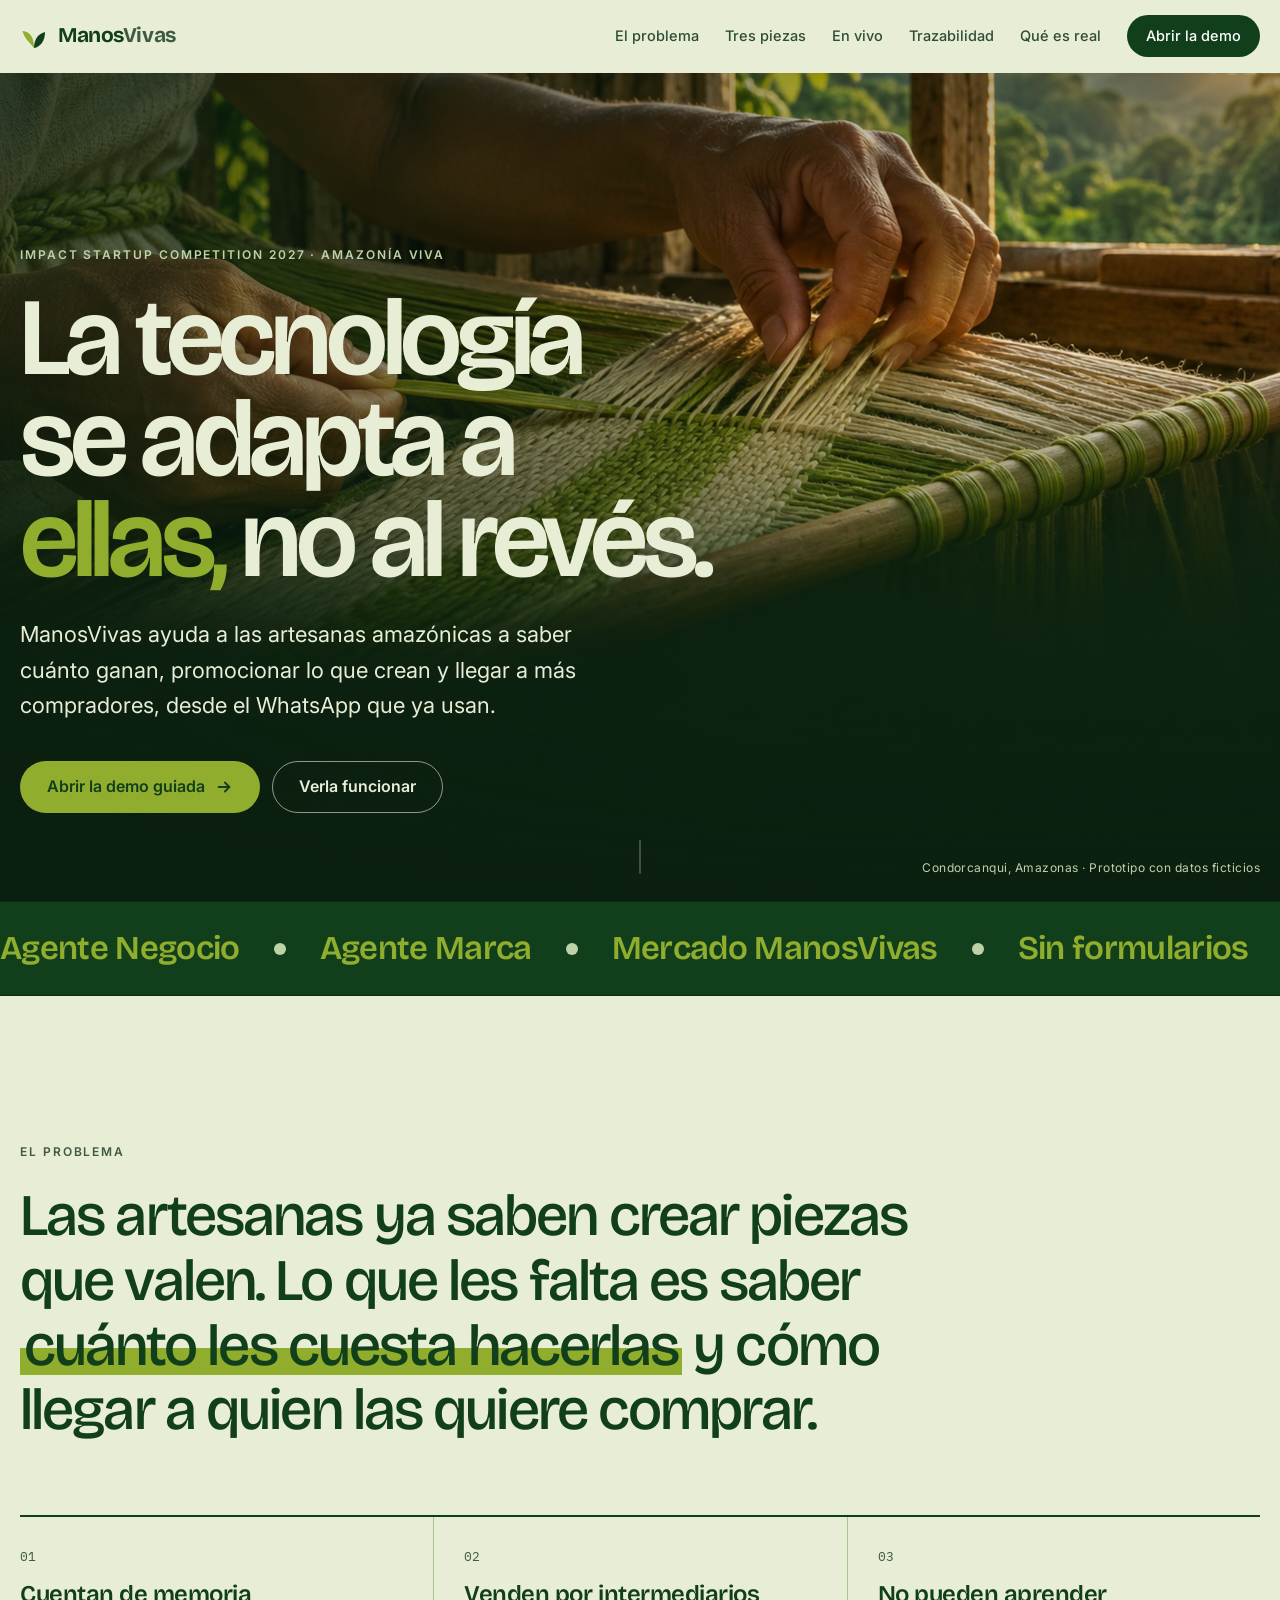
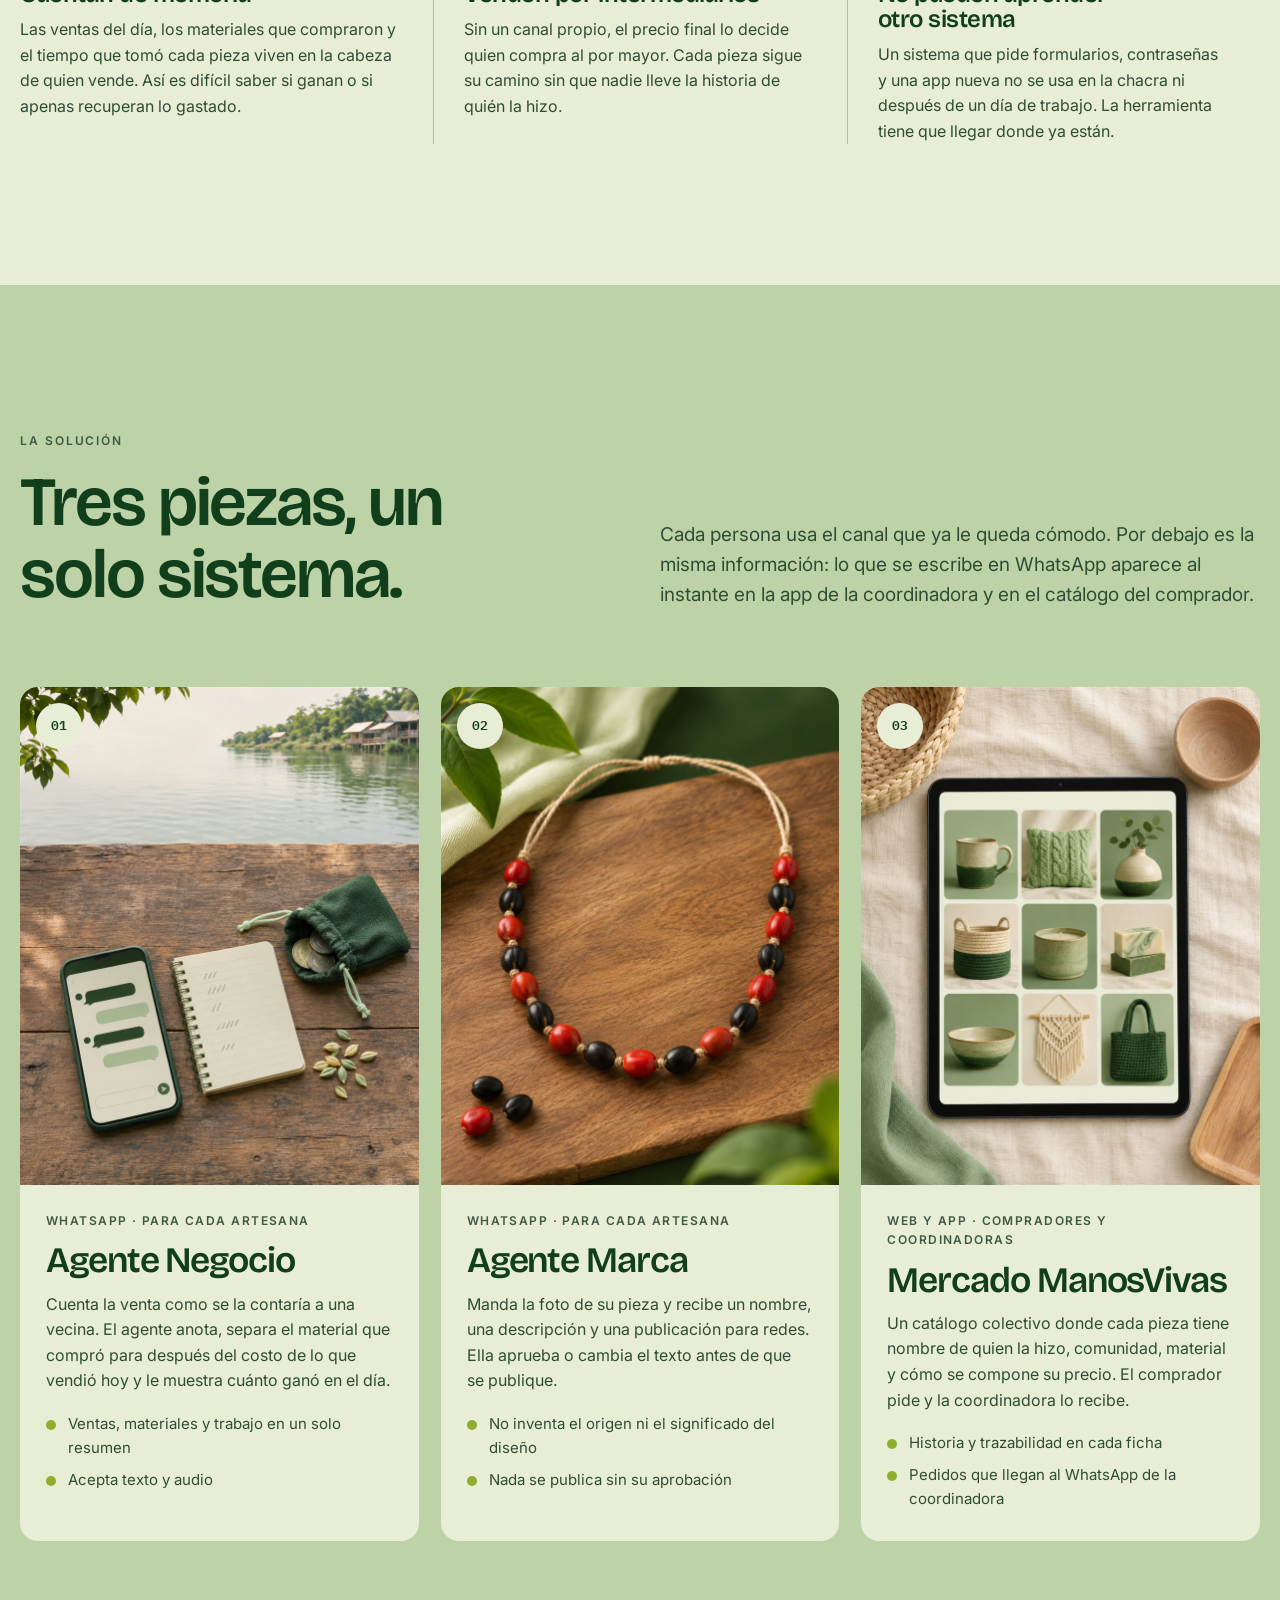
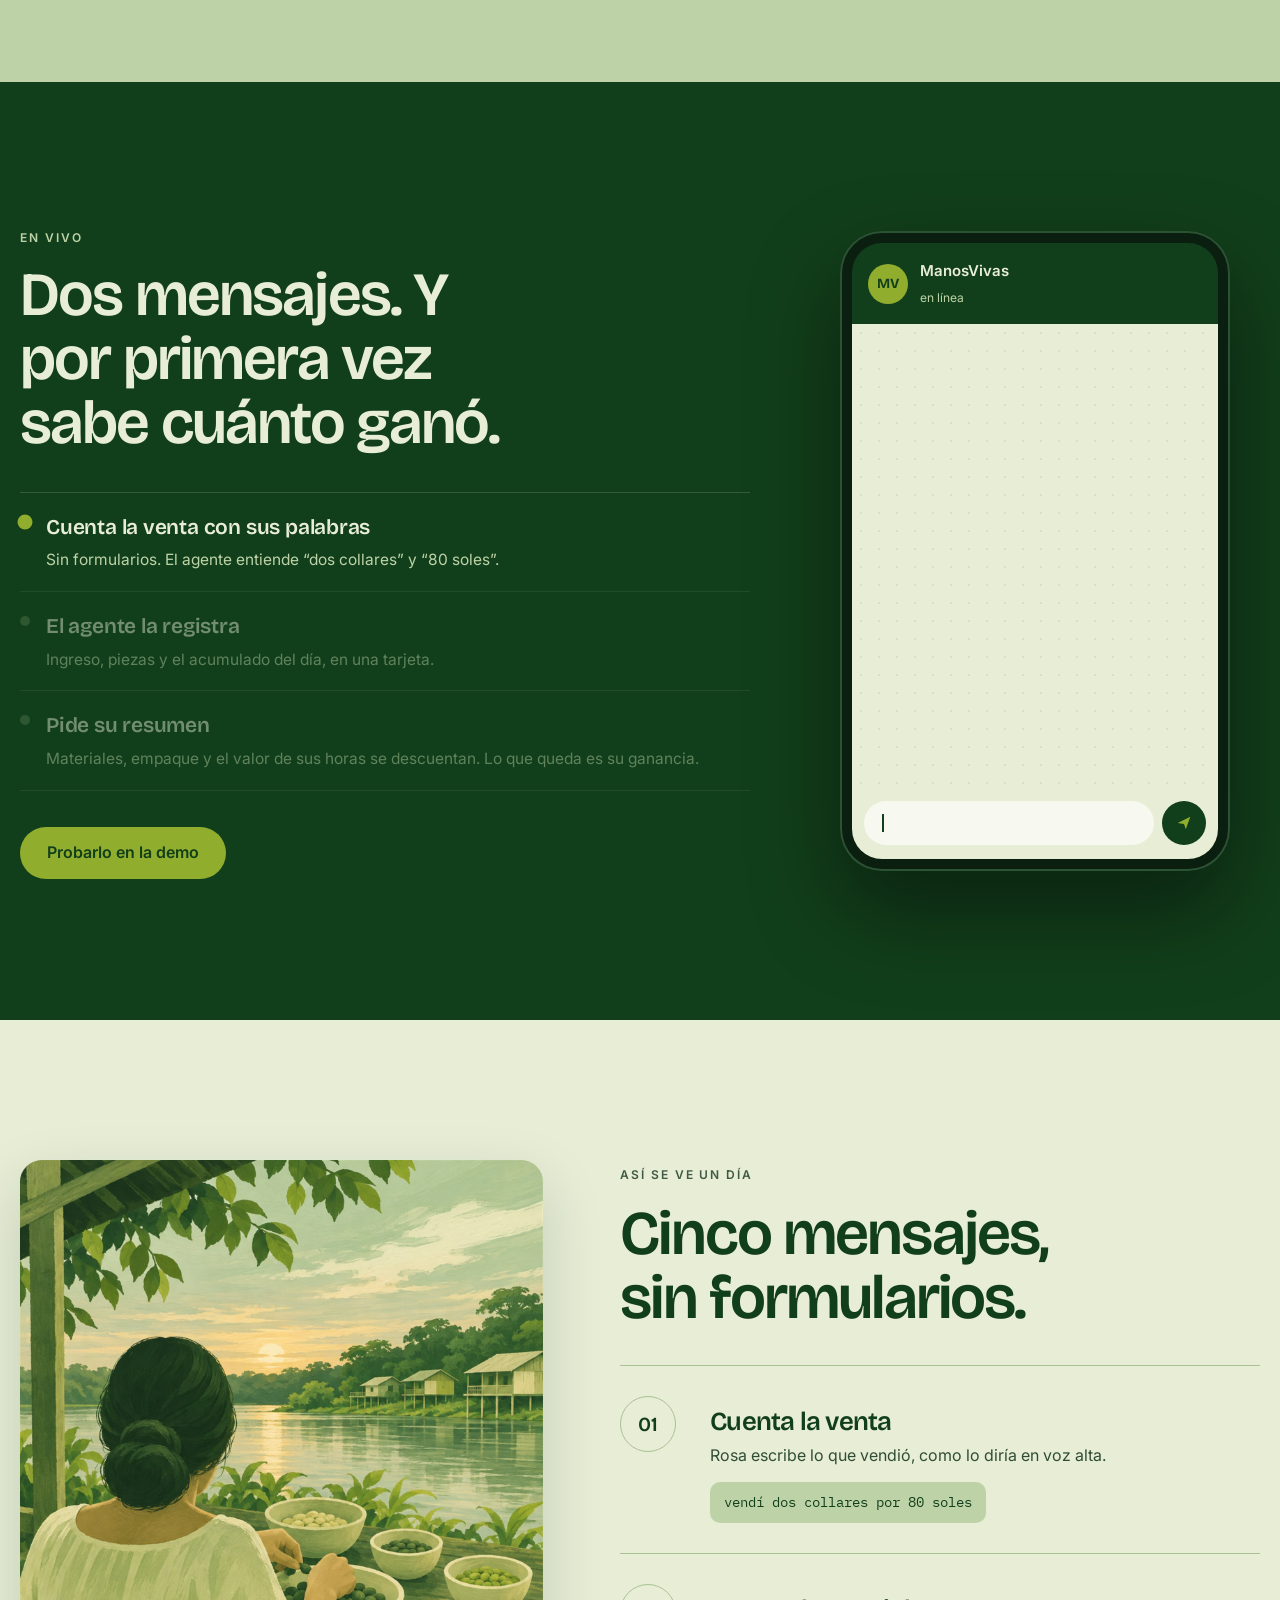
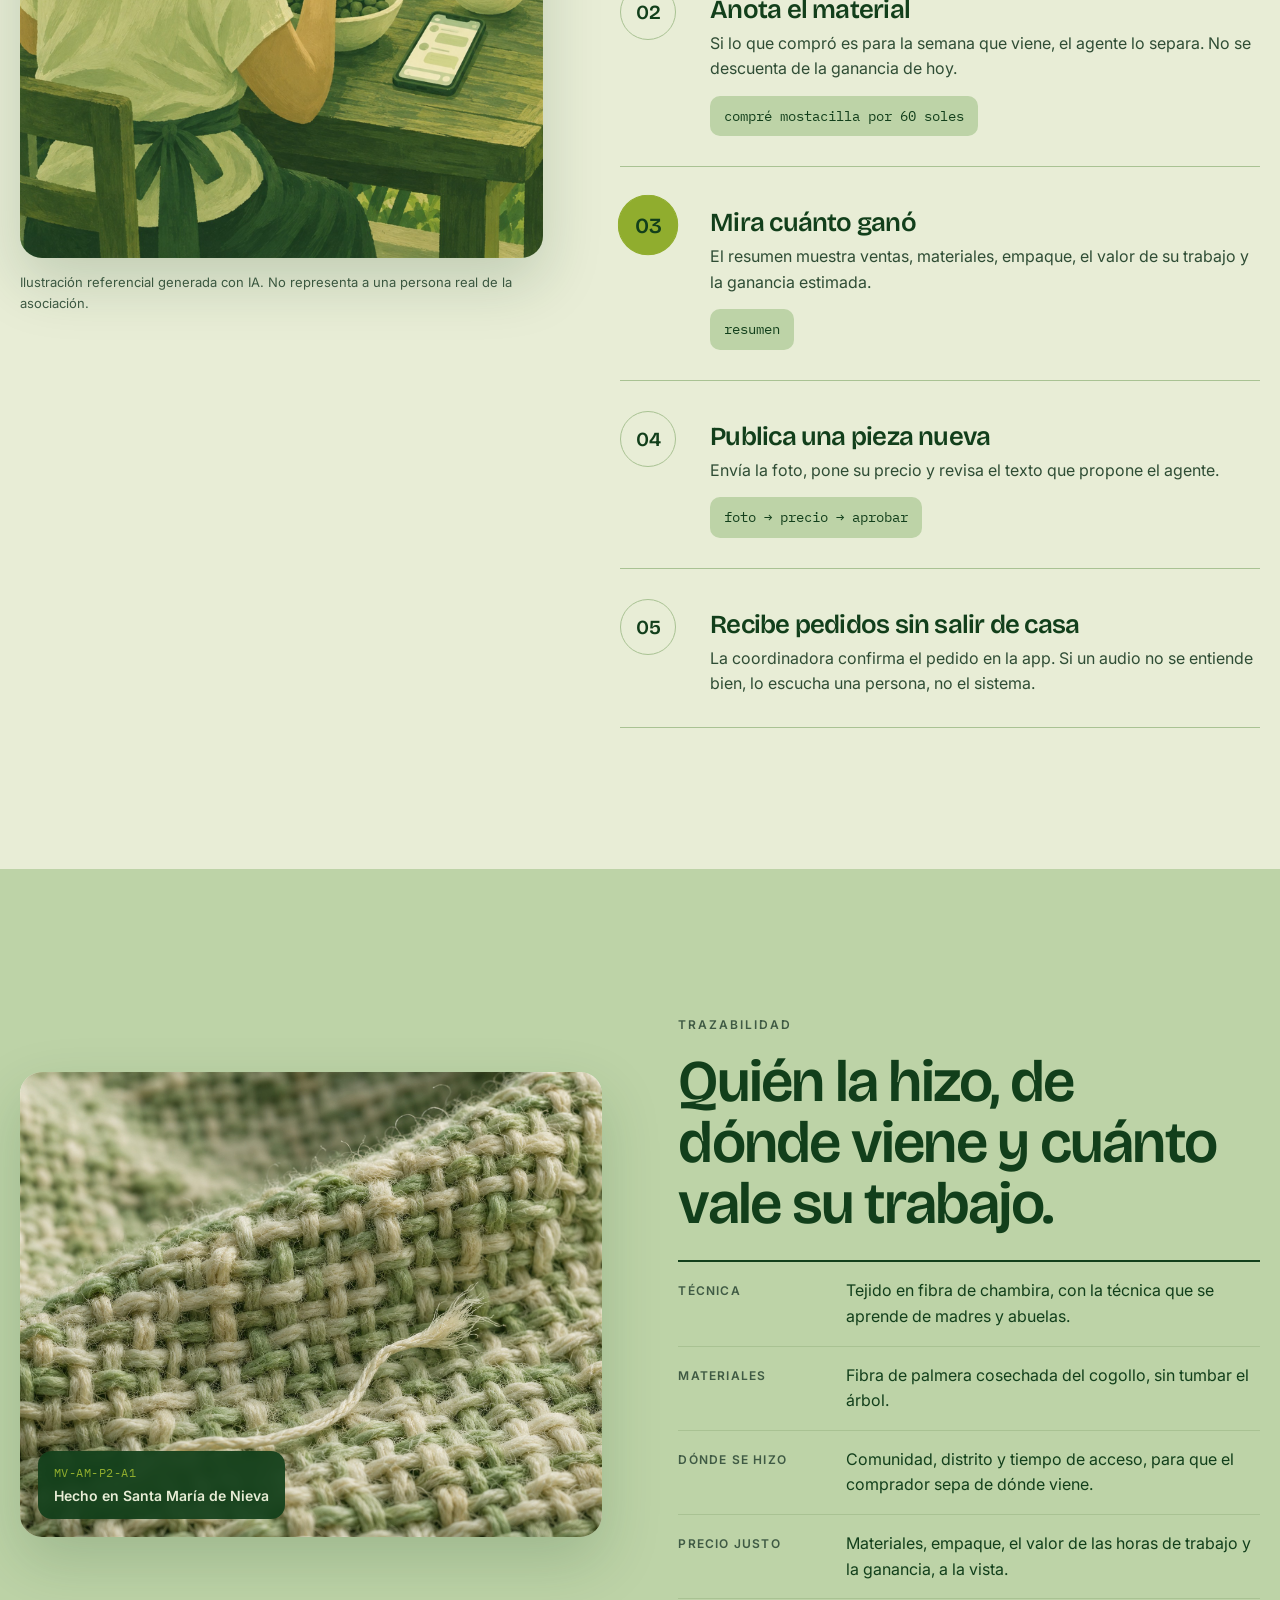
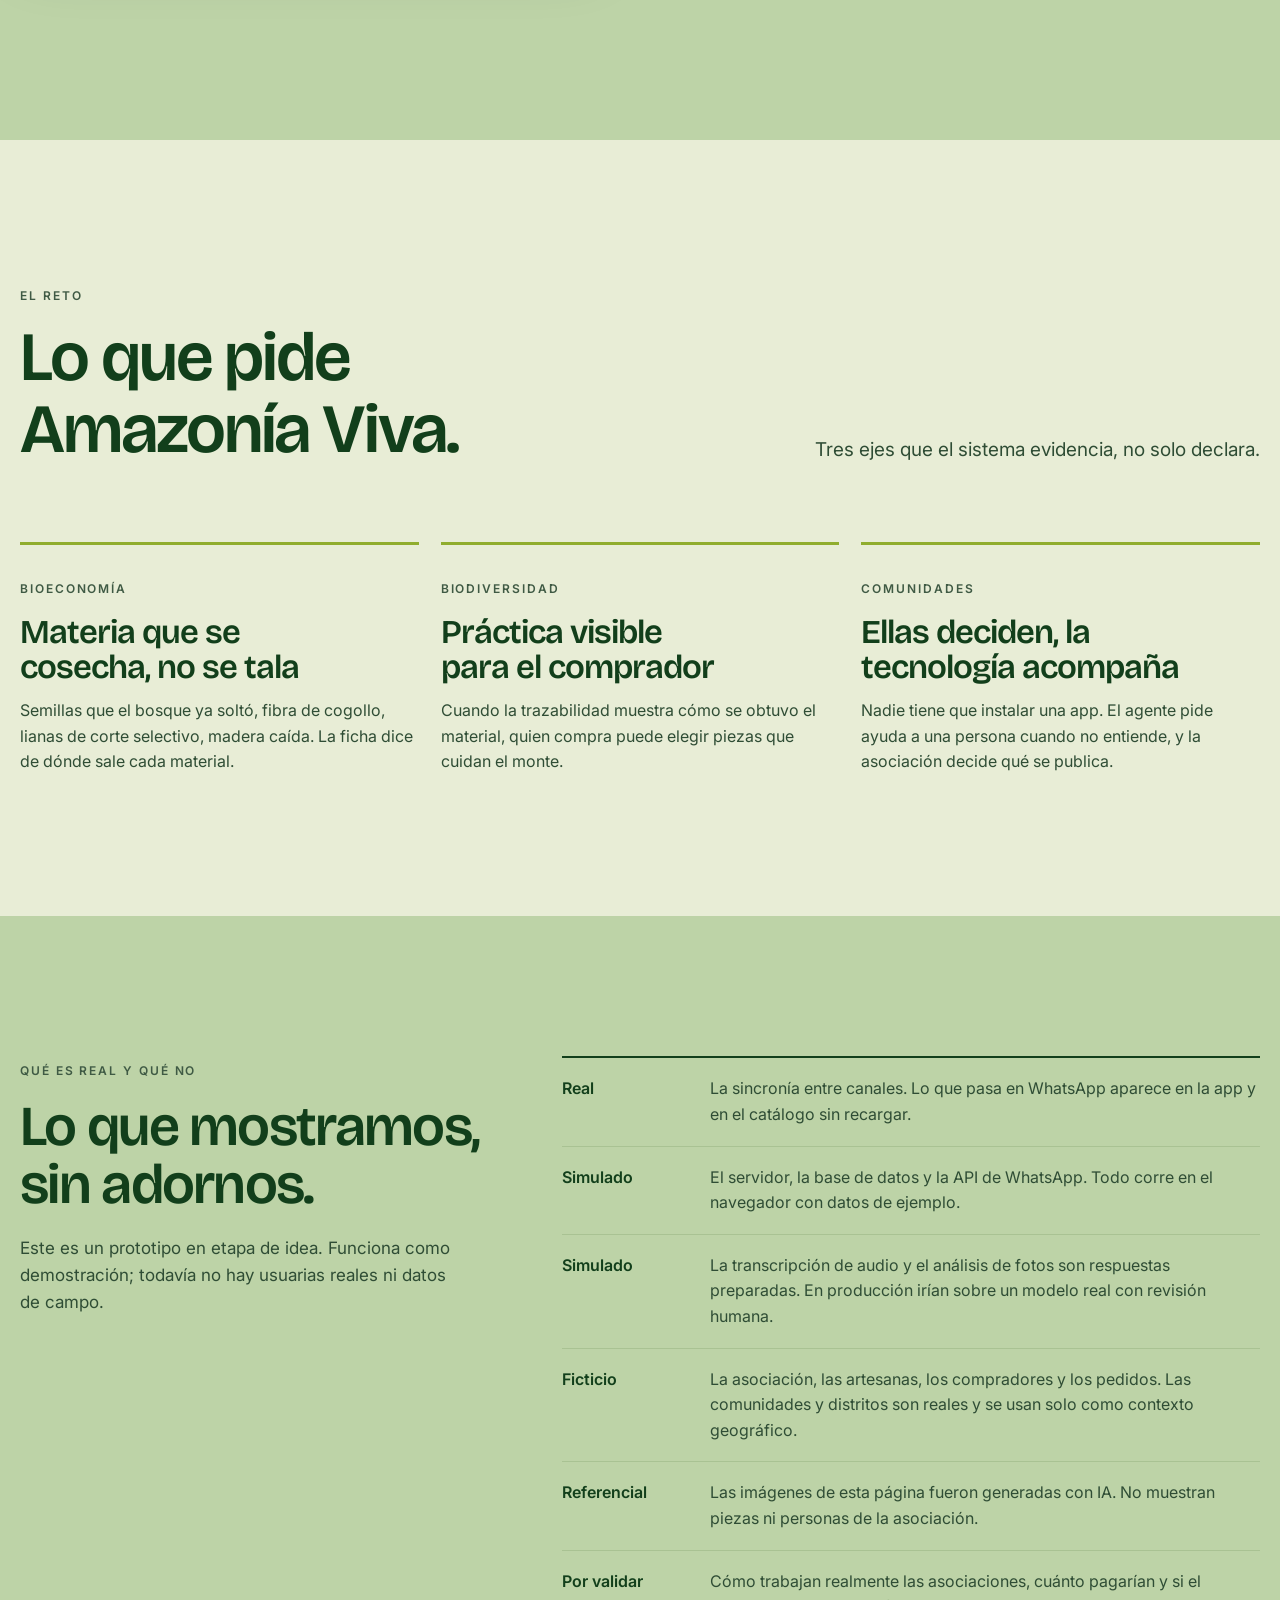
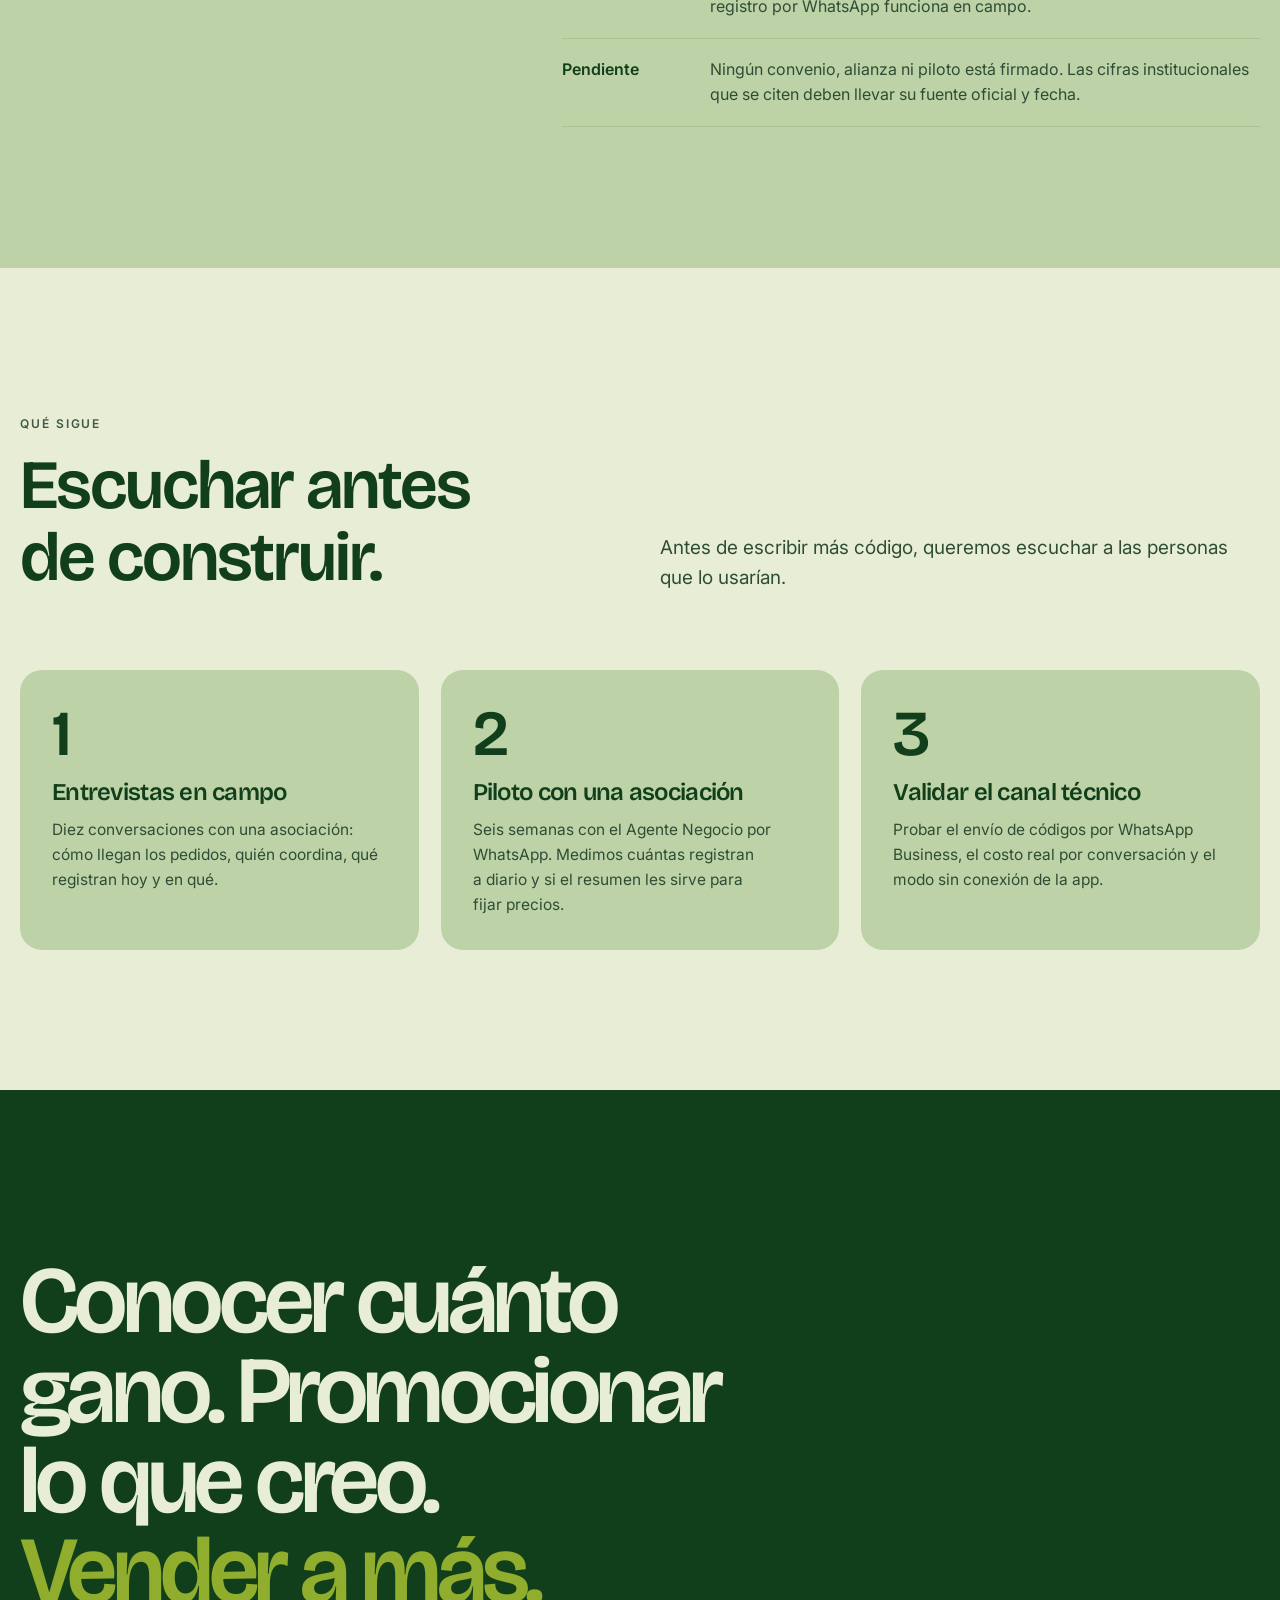
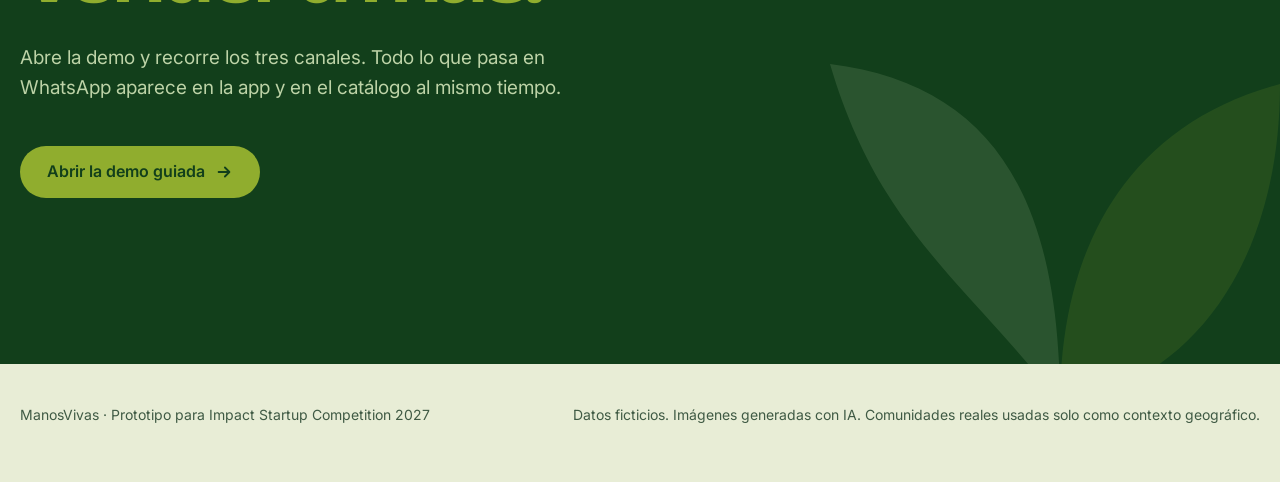
==== index.html @ 079ddec4 "ManosVivas: landing y demo funcional Landing animada y demo navegable de los tres canales (Agente Ne" ====
﻿<!doctype html>
<html lang="es-PE">
<head>
<meta charset="utf-8">
<meta name="viewport" content="width=device-width, initial-scale=1, viewport-fit=cover">
<meta name="claude:viewport-fit-sides" content="cover">
<title>ManosVivas</title>
<meta name="description" content="ManosVivas ayuda a las artesanas amazónicas a registrar sus ventas, promocionar sus piezas y llegar a más compradores, desde el WhatsApp que ya usan.">
<meta property="og:title" content="ManosVivas">
<meta property="og:description" content="La tecnología se adapta a ellas, no al revés.">
<link rel="icon" href="data:image/svg+xml,%3Csvg xmlns=%22http://www.w3.org/2000/svg%22 viewBox=%220 0 28 28%22%3E%3Cpath d=%22M14 26c0-8 3.5-14 11-16 0 9-4.5 15-11 16Z%22 fill=%22%23123F1B%22/%3E%3Cpath d=%22M14 26C9.5 20 5 17.5 2.5 9c8 1 11.5 6.5 11.5 17Z%22 fill=%22%2390AD2E%22/%3E%3C/svg%3E">
<link rel="preconnect" href="https://fonts.googleapis.com">
<link rel="preconnect" href="https://fonts.gstatic.com" crossorigin>
<link rel="stylesheet" href="https://fonts.googleapis.com/css2?family=Bricolage+Grotesque:opsz,wght@12..96,400;12..96,500;12..96,600;12..96,700&family=IBM+Plex+Mono:wght@400;500;600&family=Inter:wght@400;500;600&display=swap">
<link rel="stylesheet" href="css/landing.css">
<script>document.documentElement.classList.add('js');</script>
</head>
<body>

<div class="progreso" aria-hidden="true"><i id="progreso"></i></div>

<header class="cabecera" id="cabecera">
  <div class="contenedor cabecera__in">
    <a class="marca" href="#inicio" aria-label="ManosVivas, inicio">
      <svg viewBox="0 0 28 28" aria-hidden="true">
        <path d="M14 26c0-8 3.5-14 11-16 0 9-4.5 15-11 16Z" fill="#123F1B"/>
        <path d="M14 26C9.5 20 5 17.5 2.5 9c8 1 11.5 6.5 11.5 17Z" fill="#90AD2E"/>
      </svg>
      <span>Manos<span>Vivas</span></span>
    </a>
    <nav class="menu" aria-label="Secciones">
      <a href="#problema">El problema</a>
      <a href="#piezas">Tres piezas</a>
      <a href="#en-vivo">En vivo</a>
      <a href="#trazabilidad">Trazabilidad</a>
      <a href="#honestidad">Qué es real</a>
      <a class="btn btn--sel" href="demo.html">Abrir la demo</a>
    </nav>
  </div>
</header>

<main id="inicio">

  <!-- PORTADA -->
  <section class="portada">
    <div class="portada__fondo falta" data-falta="img/portada.jpg">
      <img class="portada__img" src="img/portada.jpg" alt="Manos de una artesana tejiendo fibra natural en verde y crema frente al bosque" onerror="this.remove()">
    </div>
    <div class="portada__in">
      <span class="rotulo entra" style="--d:100ms">Impact Startup Competition 2027 · Amazonía Viva</span>
      <h1 class="titular" aria-label="La tecnología se adapta a ellas, no al revés.">
        <span class="w" style="--i:0" aria-hidden="true">La</span>
        <span class="w" style="--i:1" aria-hidden="true">tecnología</span>
        <span class="w" style="--i:2" aria-hidden="true">se</span>
        <span class="w" style="--i:3" aria-hidden="true">adapta</span>
        <span class="w" style="--i:4" aria-hidden="true">a</span>
        <span class="w w--acento" style="--i:5" aria-hidden="true">ellas,</span>
        <span class="w" style="--i:6" aria-hidden="true">no</span>
        <span class="w" style="--i:7" aria-hidden="true">al</span>
        <span class="w" style="--i:8" aria-hidden="true">revés.</span>
      </h1>
      <p class="portada__lead entra" style="--d:900ms">ManosVivas ayuda a las artesanas amazónicas a saber cuánto ganan, promocionar lo que crean y llegar a más compradores, desde el WhatsApp que ya usan.</p>
      <div class="portada__acc entra" style="--d:1100ms">
        <a class="btn btn--matcha" href="demo.html">
          Abrir la demo guiada
          <svg viewBox="0 0 20 20" aria-hidden="true"><path d="M4 10h11M11 5l5 5-5 5" fill="none" stroke="currentColor" stroke-width="2" stroke-linecap="round" stroke-linejoin="round"/></svg>
        </a>
        <a class="btn btn--fantasma" href="#en-vivo">Verla funcionar</a>
      </div>
    </div>
    <a class="portada__bajar" href="#problema" aria-label="Bajar a la propuesta">
      <span></span>
    </a>
    <p class="portada__pie">Condorcanqui, Amazonas · Prototipo con datos ficticios</p>
  </section>

  <!-- FRANJA -->
  <div class="franja" aria-hidden="true">
    <div class="franja__pista">
      <span>Agente Negocio</span><i></i><span>Agente Marca</span><i></i><span>Mercado ManosVivas</span><i></i><span>Sin formularios</span><i></i><span>Sin contraseñas</span><i></i><span>Desde su WhatsApp</span><i></i>
      <span>Agente Negocio</span><i></i><span>Agente Marca</span><i></i><span>Mercado ManosVivas</span><i></i><span>Sin formularios</span><i></i><span>Sin contraseñas</span><i></i><span>Desde su WhatsApp</span><i></i>
    </div>
  </div>

  <!-- PROBLEMA -->
  <section class="seccion" id="problema">
    <div class="contenedor">
      <span class="rotulo rev">El problema</span>
      <p class="frase rev">Las artesanas ya saben crear piezas que valen. Lo que les falta es saber <em>cuánto les cuesta hacerlas</em> y cómo llegar a quien las quiere comprar.</p>
      <div class="problema__cols">
        <div class="problema__col rev">
          <span class="problema__n">01</span>
          <h3>Cuentan de memoria</h3>
          <p>Las ventas del día, los materiales que compraron y el tiempo que tomó cada pieza viven en la cabeza de quien vende. Así es difícil saber si ganan o si apenas recuperan lo gastado.</p>
        </div>
        <div class="problema__col rev">
          <span class="problema__n">02</span>
          <h3>Venden por intermediarios</h3>
          <p>Sin un canal propio, el precio final lo decide quien compra al por mayor. Cada pieza sigue su camino sin que nadie lleve la historia de quién la hizo.</p>
        </div>
        <div class="problema__col rev">
          <span class="problema__n">03</span>
          <h3>No pueden aprender otro sistema</h3>
          <p>Un sistema que pide formularios, contraseñas y una app nueva no se usa en la chacra ni después de un día de trabajo. La herramienta tiene que llegar donde ya están.</p>
        </div>
      </div>
    </div>
  </section>

  <!-- TRES PIEZAS -->
  <section class="seccion seccion--menta" id="piezas">
    <div class="contenedor">
      <div class="encabezado">
        <div>
          <span class="rotulo rev">La solución</span>
          <h2 class="rev">Tres piezas, un solo sistema.</h2>
        </div>
        <p class="rev">Cada persona usa el canal que ya le queda cómodo. Por debajo es la misma información: lo que se escribe en WhatsApp aparece al instante en la app de la coordinadora y en el catálogo del comprador.</p>
      </div>
      <div class="piezas">
        <article class="pieza rev">
          <div class="pieza__img revela falta" data-falta="img/pilar-negocio.jpg">
            <img src="img/pilar-negocio.jpg" alt="Teléfono con un chat, cuaderno con cuentas, bolsa de monedas y semillas sobre una mesa junto al río" loading="lazy" onerror="this.remove()">
            <span class="pieza__num">01</span>
          </div>
          <div class="pieza__cuerpo">
            <span class="pieza__canal">WhatsApp · para cada artesana</span>
            <h3>Agente Negocio</h3>
            <p>Cuenta la venta como se la contaría a una vecina. El agente anota, separa el material que compró para después del costo de lo que vendió hoy y le muestra cuánto ganó en el día.</p>
            <ul>
              <li>Ventas, materiales y trabajo en un solo resumen</li>
              <li>Acepta texto y audio</li>
            </ul>
          </div>
        </article>
        <article class="pieza rev" style="--retraso:120ms">
          <div class="pieza__img revela falta" data-falta="img/pilar-marca.jpg">
            <img src="img/pilar-marca.jpg" alt="Collar de semillas rojas y negras sobre una tabla de madera" loading="lazy" onerror="this.remove()">
            <span class="pieza__num">02</span>
          </div>
          <div class="pieza__cuerpo">
            <span class="pieza__canal">WhatsApp · para cada artesana</span>
            <h3>Agente Marca</h3>
            <p>Manda la foto de su pieza y recibe un nombre, una descripción y una publicación para redes. Ella aprueba o cambia el texto antes de que se publique.</p>
            <ul>
              <li>No inventa el origen ni el significado del diseño</li>
              <li>Nada se publica sin su aprobación</li>
            </ul>
          </div>
        </article>
        <article class="pieza rev" style="--retraso:240ms">
          <div class="pieza__img revela falta" data-falta="img/pilar-mercado.jpg">
            <img src="img/pilar-mercado.jpg" alt="Tableta mostrando un catálogo de piezas hechas a mano en tonos verdes y crema" loading="lazy" onerror="this.remove()">
            <span class="pieza__num">03</span>
          </div>
          <div class="pieza__cuerpo">
            <span class="pieza__canal">Web y app · compradores y coordinadoras</span>
            <h3>Mercado ManosVivas</h3>
            <p>Un catálogo colectivo donde cada pieza tiene nombre de quien la hizo, comunidad, material y cómo se compone su precio. El comprador pide y la coordinadora lo recibe.</p>
            <ul>
              <li>Historia y trazabilidad en cada ficha</li>
              <li>Pedidos que llegan al WhatsApp de la coordinadora</li>
            </ul>
          </div>
        </article>
      </div>
    </div>
  </section>

  <!-- EN VIVO -->
  <section class="seccion seccion--oscura" id="en-vivo">
    <div class="contenedor vivo">
      <div class="vivo__texto">
        <span class="rotulo rev">En vivo</span>
        <h2 class="rev">Dos mensajes. Y por primera vez sabe cuánto ganó.</h2>
        <ol class="vivo__fases" id="fases">
          <li class="fase" data-fase="0">
            <b>Cuenta la venta con sus palabras</b>
            <span>Sin formularios. El agente entiende “dos collares” y “80 soles”.</span>
          </li>
          <li class="fase" data-fase="1">
            <b>El agente la registra</b>
            <span>Ingreso, piezas y el acumulado del día, en una tarjeta.</span>
          </li>
          <li class="fase" data-fase="2">
            <b>Pide su resumen</b>
            <span>Materiales, empaque y el valor de sus horas se descuentan. Lo que queda es su ganancia.</span>
          </li>
        </ol>
        <a class="btn btn--matcha rev" href="demo.html">Probarlo en la demo</a>
      </div>

      <div class="telefono-m rev" id="telefono" aria-label="Animación de una conversación con el Agente Negocio">
        <div class="telefono-m__barra">
          <span class="telefono-m__av" aria-hidden="true">MV</span>
          <div><b>ManosVivas</b><small id="tm-estado">en línea</small></div>
        </div>
        <div class="telefono-m__hilo" id="tm-hilo" aria-live="off"></div>
        <div class="telefono-m__pie">
          <div class="telefono-m__caja" id="tm-caja"><span id="tm-texto"></span><i class="cursor"></i></div>
          <span class="telefono-m__enviar" aria-hidden="true">
            <svg viewBox="0 0 20 20"><path d="M3 10l14-7-5 14-2-6z" fill="currentColor"/></svg>
          </span>
        </div>
      </div>
    </div>
  </section>

  <!-- UN DÍA -->
  <section class="seccion" id="dia">
    <div class="contenedor dia">
      <figure class="dia__figura">
        <div class="marco revela rev falta" data-falta="img/rosa-dia.jpg">
          <img src="img/rosa-dia.jpg" alt="Ilustración de una artesana de espaldas separando semillas junto al río al atardecer, con su teléfono en la mesa" loading="lazy" onerror="this.remove()">
        </div>
        <figcaption>Ilustración referencial generada con IA. No representa a una persona real de la asociación.</figcaption>
      </figure>
      <div>
        <span class="rotulo rev">Así se ve un día</span>
        <h2 class="rev dia__titulo">Cinco mensajes, sin formularios.</h2>
        <ol class="pasos" id="pasos">
          <li class="paso rev">
            <span class="paso__n">01</span>
            <div>
              <h3>Cuenta la venta</h3>
              <p>Rosa escribe lo que vendió, como lo diría en voz alta.</p>
              <code>vendí dos collares por 80 soles</code>
            </div>
          </li>
          <li class="paso rev">
            <span class="paso__n">02</span>
            <div>
              <h3>Anota el material</h3>
              <p>Si lo que compró es para la semana que viene, el agente lo separa. No se descuenta de la ganancia de hoy.</p>
              <code>compré mostacilla por 60 soles</code>
            </div>
          </li>
          <li class="paso rev">
            <span class="paso__n">03</span>
            <div>
              <h3>Mira cuánto ganó</h3>
              <p>El resumen muestra ventas, materiales, empaque, el valor de su trabajo y la ganancia estimada.</p>
              <code>resumen</code>
            </div>
          </li>
          <li class="paso rev">
            <span class="paso__n">04</span>
            <div>
              <h3>Publica una pieza nueva</h3>
              <p>Envía la foto, pone su precio y revisa el texto que propone el agente.</p>
              <code>foto → precio → aprobar</code>
            </div>
          </li>
          <li class="paso rev">
            <span class="paso__n">05</span>
            <div>
              <h3>Recibe pedidos sin salir de casa</h3>
              <p>La coordinadora confirma el pedido en la app. Si un audio no se entiende bien, lo escucha una persona, no el sistema.</p>
            </div>
          </li>
        </ol>
      </div>
    </div>
  </section>

  <!-- TRAZABILIDAD -->
  <section class="seccion seccion--menta" id="trazabilidad">
    <div class="contenedor traza">
      <div class="traza__img revela rev falta" data-falta="img/pieza-trazabilidad.jpg">
        <img src="img/pieza-trazabilidad.jpg" alt="Detalle de un tejido en fibra natural, crema y verde, con una hebra suelta" loading="lazy" onerror="this.remove()">
        <div class="traza__sello" aria-hidden="true">
          <span>MV-AM-P2-A1</span>
          <b>Hecho en Santa María de Nieva</b>
        </div>
      </div>
      <div>
        <span class="rotulo rev">Trazabilidad</span>
        <h2 class="rev">Quién la hizo, de dónde viene y cuánto vale su trabajo.</h2>
        <dl class="traza__lista rev">
          <div class="traza__fila"><dt>Técnica</dt><dd>Tejido en fibra de chambira, con la técnica que se aprende de madres y abuelas.</dd></div>
          <div class="traza__fila"><dt>Materiales</dt><dd>Fibra de palmera cosechada del cogollo, sin tumbar el árbol.</dd></div>
          <div class="traza__fila"><dt>Dónde se hizo</dt><dd>Comunidad, distrito y tiempo de acceso, para que el comprador sepa de dónde viene.</dd></div>
          <div class="traza__fila"><dt>Precio justo</dt><dd>Materiales, empaque, el valor de las horas de trabajo y la ganancia, a la vista.</dd></div>
        </dl>
      </div>
    </div>
  </section>

  <!-- EJES -->
  <section class="seccion" id="ejes">
    <div class="contenedor">
      <div class="encabezado">
        <div>
          <span class="rotulo rev">El reto</span>
          <h2 class="rev">Lo que pide Amazonía Viva.</h2>
        </div>
        <p class="rev">Tres ejes que el sistema evidencia, no solo declara.</p>
      </div>
      <div class="ejes">
        <div class="eje rev">
          <span class="eje__barra"></span>
          <span class="rotulo">Bioeconomía</span>
          <h3>Materia que se cosecha, no se tala</h3>
          <p>Semillas que el bosque ya soltó, fibra de cogollo, lianas de corte selectivo, madera caída. La ficha dice de dónde sale cada material.</p>
        </div>
        <div class="eje rev" style="--retraso:120ms">
          <span class="eje__barra"></span>
          <span class="rotulo">Biodiversidad</span>
          <h3>Práctica visible para el comprador</h3>
          <p>Cuando la trazabilidad muestra cómo se obtuvo el material, quien compra puede elegir piezas que cuidan el monte.</p>
        </div>
        <div class="eje rev" style="--retraso:240ms">
          <span class="eje__barra"></span>
          <span class="rotulo">Comunidades</span>
          <h3>Ellas deciden, la tecnología acompaña</h3>
          <p>Nadie tiene que instalar una app. El agente pide ayuda a una persona cuando no entiende, y la asociación decide qué se publica.</p>
        </div>
      </div>
    </div>
  </section>

  <!-- HONESTIDAD -->
  <section class="seccion seccion--menta" id="honestidad">
    <div class="contenedor honesto">
      <div>
        <span class="rotulo rev">Qué es real y qué no</span>
        <h2 class="rev honesto__titulo">Lo que mostramos, sin adornos.</h2>
        <p class="rev honesto__intro">Este es un prototipo en etapa de idea. Funciona como demostración; todavía no hay usuarias reales ni datos de campo.</p>
      </div>
      <ul class="rev">
        <li><b>Real</b><span>La sincronía entre canales. Lo que pasa en WhatsApp aparece en la app y en el catálogo sin recargar.</span></li>
        <li><b>Simulado</b><span>El servidor, la base de datos y la API de WhatsApp. Todo corre en el navegador con datos de ejemplo.</span></li>
        <li><b>Simulado</b><span>La transcripción de audio y el análisis de fotos son respuestas preparadas. En producción irían sobre un modelo real con revisión humana.</span></li>
        <li><b>Ficticio</b><span>La asociación, las artesanas, los compradores y los pedidos. Las comunidades y distritos son reales y se usan solo como contexto geográfico.</span></li>
        <li><b>Referencial</b><span>Las imágenes de esta página fueron generadas con IA. No muestran piezas ni personas de la asociación.</span></li>
        <li><b>Por validar</b><span>Cómo trabajan realmente las asociaciones, cuánto pagarían y si el registro por WhatsApp funciona en campo.</span></li>
        <li><b>Pendiente</b><span>Ningún convenio, alianza ni piloto está firmado. Las cifras institucionales que se citen deben llevar su fuente oficial y fecha.</span></li>
      </ul>
    </div>
  </section>

  <!-- PRÓXIMOS PASOS -->
  <section class="seccion" id="siguiente">
    <div class="contenedor">
      <div class="encabezado">
        <div>
          <span class="rotulo rev">Qué sigue</span>
          <h2 class="rev">Escuchar antes de construir.</h2>
        </div>
        <p class="rev">Antes de escribir más código, queremos escuchar a las personas que lo usarían.</p>
      </div>
      <div class="hitos">
        <article class="hito rev">
          <span class="hito__n">1</span>
          <h3>Entrevistas en campo</h3>
          <p>Diez conversaciones con una asociación: cómo llegan los pedidos, quién coordina, qué registran hoy y en qué.</p>
        </article>
        <article class="hito rev" style="--retraso:120ms">
          <span class="hito__n">2</span>
          <h3>Piloto con una asociación</h3>
          <p>Seis semanas con el Agente Negocio por WhatsApp. Medimos cuántas registran a diario y si el resumen les sirve para fijar precios.</p>
        </article>
        <article class="hito rev" style="--retraso:240ms">
          <span class="hito__n">3</span>
          <h3>Validar el canal técnico</h3>
          <p>Probar el envío de códigos por WhatsApp Business, el costo real por conversación y el modo sin conexión de la app.</p>
        </article>
      </div>
    </div>
  </section>

  <!-- CIERRE -->
  <section class="cierre">
    <div class="contenedor cierre__in">
      <h2 class="rev">Conocer cuánto gano. Promocionar lo que creo. <em>Vender a más.</em></h2>
      <p class="rev">Abre la demo y recorre los tres canales. Todo lo que pasa en WhatsApp aparece en la app y en el catálogo al mismo tiempo.</p>
      <div class="cierre__acc rev">
        <a class="btn btn--matcha" href="demo.html">
          Abrir la demo guiada
          <svg viewBox="0 0 20 20" aria-hidden="true"><path d="M4 10h11M11 5l5 5-5 5" fill="none" stroke="currentColor" stroke-width="2" stroke-linecap="round" stroke-linejoin="round"/></svg>
        </a>
      </div>
    </div>
    <svg class="cierre__hoja" viewBox="0 0 28 28" aria-hidden="true">
      <path d="M14 26c0-8 3.5-14 11-16 0 9-4.5 15-11 16Z" fill="#90AD2E"/>
      <path d="M14 26C9.5 20 5 17.5 2.5 9c8 1 11.5 6.5 11.5 17Z" fill="#BDD3A7"/>
    </svg>
  </section>

</main>

<footer class="pie">
  <div class="contenedor pie__in">
    <span>ManosVivas · Prototipo para Impact Startup Competition 2027</span>
    <span>Datos ficticios. Imágenes generadas con IA. Comunidades reales usadas solo como contexto geográfico.</span>
  </div>
</footer>

<script src="js/landing.js"></script>
</body>
</html>
---- css/landing.css ----
﻿/* ManosVivas · Landing
 * Paleta de marca: verde oscuro #123F1B, menta #BDD3A7, crema #E8EDD6, matcha #90AD2E.
 * Matcha es relleno y resaltado; nunca texto sobre crema (contraste 2,1).
 * Concepto: tela y bosque. Titulares grandes, imagen generosa, un teléfono que
 * cuenta la historia solo. Toda animación respeta prefers-reduced-motion.
 */

:root {
  --papel: #E8EDD6;
  --papel-2: #BDD3A7;
  --tinta: #123F1B;
  --tinta-2: #2F4D35;
  --tinta-3: #3F5A44;
  --selva: #123F1B;
  --selva-2: #0B2A12;
  --matcha: #90AD2E;
  --menta: #BDD3A7;
  --crema: #E8EDD6;
  --oscuro: #123F1B;
  --noche: #0B1F10;
  --linea: #A9C293;
  --sombra: 0 24px 60px rgba(18, 63, 27, .18);
  --display: 'Bricolage Grotesque', 'Segoe UI', system-ui, sans-serif;
  --texto: 'Inter', system-ui, -apple-system, 'Segoe UI', sans-serif;
  --mono: 'IBM Plex Mono', ui-monospace, 'Cascadia Mono', monospace;
  --curva: cubic-bezier(.2, .7, .2, 1);
  color-scheme: light;
}

@media (prefers-color-scheme: dark) {
  :root:not([data-theme="light"]) {
    --papel: #0B1F10;
    --papel-2: #15301B;
    --tinta: #E8EDD6;
    --tinta-2: #BDD3A7;
    --tinta-3: #9DB98A;
    --selva: #90AD2E;
    --selva-2: #A9C945;
    --linea: #2B5233;
    --sombra: 0 24px 60px rgba(0, 0, 0, .5);
    color-scheme: dark;
  }
}

:root[data-theme="dark"] {
  --papel: #0B1F10;
  --papel-2: #15301B;
  --tinta: #E8EDD6;
  --tinta-2: #BDD3A7;
  --tinta-3: #9DB98A;
  --selva: #90AD2E;
  --selva-2: #A9C945;
  --linea: #2B5233;
  --sombra: 0 24px 60px rgba(0, 0, 0, .5);
  color-scheme: dark;
}

* { box-sizing: border-box; }
html { scroll-behavior: smooth; }

body {
  margin: 0;
  background: var(--papel);
  color: var(--tinta);
  font-family: var(--texto);
  font-size: 17px;
  line-height: 1.6;
  -webkit-font-smoothing: antialiased;
  overflow-x: hidden;
}
body::before {
  content: ""; position: fixed; inset: 0 0 auto; height: env(safe-area-inset-top, 0px);
  z-index: 60; background: var(--papel);
}

h1, h2, h3, h4 { font-family: var(--display); font-weight: 600; text-wrap: balance; margin: 0; line-height: 1.04; letter-spacing: -.03em; }
p { margin: 0; text-wrap: pretty; }
a { color: inherit; }
img { max-width: 100%; display: block; }
:focus-visible { outline: 3px solid var(--matcha); outline-offset: 3px; border-radius: 4px; }

.contenedor {
  max-width: 1280px; margin: 0 auto;
  padding-left: max(20px, env(safe-area-inset-left, 0px));
  padding-right: max(20px, env(safe-area-inset-right, 0px));
}

.rotulo {
  display: inline-block;
  font-size: 12px; letter-spacing: .16em; text-transform: uppercase; font-weight: 600; color: var(--tinta-3);
}

/* ---------- progreso de lectura ---------- */
.progreso { position: fixed; z-index: 55; top: env(safe-area-inset-top, 0px); left: 0; right: 0; height: 3px; pointer-events: none; }
.progreso i { display: block; height: 100%; width: 100%; background: var(--matcha); transform-origin: 0 50%; transform: scaleX(0); }

/* ---------- botones ---------- */
.btn {
  display: inline-flex; align-items: center; gap: 10px; justify-content: center;
  min-height: 52px; padding: 0 26px; border-radius: 999px; text-decoration: none;
  font-weight: 600; font-size: 16px; border: 1.5px solid transparent; cursor: pointer;
  transition: background .25s, color .25s, border-color .25s, transform .2s var(--curva), box-shadow .25s;
}
.btn svg { width: 18px; height: 18px; flex: none; transition: transform .25s var(--curva); }
.btn:hover svg { transform: translateX(4px); }
.btn:active { transform: scale(.97); }
.btn--sel { background: var(--selva); color: #fff; }
.btn--sel:hover { background: var(--selva-2); }
:root[data-theme="dark"] .btn--sel { color: #0B1F10; }
@media (prefers-color-scheme: dark) { :root:not([data-theme="light"]) .btn--sel { color: #0B1F10; } }
.btn--matcha { background: var(--matcha); color: #123F1B; }
.btn--matcha:hover { background: #A2C03A; box-shadow: 0 10px 30px rgba(144, 173, 46, .35); }
.btn--fantasma { background: transparent; color: #E8EDD6; border-color: rgba(232, 237, 214, .6); }
.btn--fantasma:hover { background: #E8EDD6; color: #123F1B; border-color: #E8EDD6; }

/* ---------- cabecera ---------- */
.cabecera {
  position: sticky; top: env(safe-area-inset-top, 0px); z-index: 50;
  background: color-mix(in srgb, var(--papel) 90%, transparent);
  backdrop-filter: blur(12px); -webkit-backdrop-filter: blur(12px);
  border-bottom: 1px solid transparent;
  transition: border-color .3s;
}
.cabecera.con-linea { border-bottom-color: var(--linea); }
.cabecera__in { display: flex; align-items: center; justify-content: space-between; gap: 20px; min-height: 72px; }
.marca { display: flex; align-items: center; gap: 10px; text-decoration: none; font-family: var(--display); font-weight: 700; font-size: 21px; letter-spacing: -.02em; }
.marca svg { width: 28px; height: 28px; transition: transform .5s var(--curva); }
.marca:hover svg { transform: rotate(-12deg) scale(1.08); }
.marca > span > span { color: var(--tinta-3); }
.menu { display: flex; gap: 26px; align-items: center; }
.menu a { text-decoration: none; font-size: 14.5px; color: var(--tinta-2); font-weight: 500; position: relative; }
.menu a:not(.btn)::after {
  content: ""; position: absolute; left: 0; right: 0; bottom: -4px; height: 2px; background: var(--matcha);
  transform: scaleX(0); transform-origin: 0 50%; transition: transform .3s var(--curva);
}
.menu a:not(.btn):hover { color: var(--tinta); }
.menu a:not(.btn):hover::after { transform: scaleX(1); }
.menu .btn { min-height: 42px; padding: 0 18px; font-size: 14.5px; }
.menu .btn--sel { color: #fff; }
:root[data-theme="dark"] .menu .btn--sel { color: #0B1F10; }
@media (prefers-color-scheme: dark) { :root:not([data-theme="light"]) .menu .btn--sel { color: #0B1F10; } }
@media (max-width: 900px) { .menu a:not(.btn) { display: none; } }

/* ---------- portada ---------- */
.portada {
  position: relative; min-height: min(calc(100svh - 72px), 900px);
  display: grid; align-items: end; color: #E8EDD6; overflow: hidden;
  background: #0B1F10;
}
/* más específico que .falta, que se declara después con position: relative */
.portada > .portada__fondo { position: absolute; inset: 0; overflow: hidden; }
.portada__img {
  position: absolute; inset: -4% 0 0; width: 100%; height: 104%; object-fit: cover; object-position: 60% 30%;
  animation: acerca 2.8s var(--curva) both;
  will-change: transform;
}
@keyframes acerca { from { transform: scale(1.14); filter: brightness(.6); } to { transform: scale(1); filter: brightness(1); } }
.portada::after {
  content: ""; position: absolute; inset: 0; pointer-events: none;
  background:
    linear-gradient(180deg, rgba(11,31,16,.35) 0%, rgba(11,31,16,0) 30%, rgba(11,31,16,.55) 62%, rgba(11,31,16,.94) 100%),
    linear-gradient(90deg, rgba(11,31,16,.7) 0%, rgba(11,31,16,0) 65%);
}
.portada__in {
  position: relative; z-index: 2; padding-top: 140px; padding-bottom: 88px;
  padding-left: max(20px, env(safe-area-inset-left, 0px));
  padding-right: max(20px, env(safe-area-inset-right, 0px));
  max-width: 1280px; margin: 0 auto; width: 100%;
}
.portada .rotulo { color: #BDD3A7; }
.titular {
  font-size: clamp(46px, 8.6vw, 124px); line-height: .92; letter-spacing: -.048em;
  margin-top: 20px; max-width: 12.5ch;
}
.w { display: inline-block; }
.w--acento { color: #90AD2E; }
.portada__lead { font-size: clamp(18px, 2vw, 22px); max-width: 44ch; margin-top: 26px; color: #E8EDD6; opacity: .92; }
.portada__acc { display: flex; gap: 12px; flex-wrap: wrap; margin-top: 38px; }
.portada__pie {
  position: absolute; z-index: 2; bottom: 24px; right: max(20px, env(safe-area-inset-right, 0px));
  font-size: 12px; color: #BDD3A7; letter-spacing: .04em; text-align: right;
}
.portada__bajar {
  position: absolute; z-index: 2; left: 50%; bottom: 22px; transform: translateX(-50%);
  width: 44px; height: 44px; display: grid; place-items: center; border-radius: 50%;
}
.portada__bajar span { width: 2px; height: 34px; background: rgba(232,237,214,.25); position: relative; overflow: hidden; border-radius: 2px; }
.portada__bajar span::after {
  content: ""; position: absolute; left: 0; right: 0; top: -40%; height: 40%; background: #90AD2E;
  animation: gota 1.8s ease-in-out infinite;
}
@keyframes gota { to { top: 100%; } }

/* entrada de la portada: corre una sola vez al cargar */
.js .w { opacity: 0; transform: translateY(.45em) rotate(2deg); animation: sube .95s var(--curva) forwards; animation-delay: calc(var(--i) * 75ms + 250ms); }
.js .entra { opacity: 0; transform: translateY(16px); animation: sube .9s var(--curva) forwards; animation-delay: var(--d, 0ms); }
@keyframes sube { to { opacity: 1; transform: none; } }

/* ---------- franja ---------- */
.franja { background: #123F1B; color: #90AD2E; overflow: hidden; border-block: 1px solid #0B2A12; }
.franja__pista {
  display: flex; align-items: center; gap: 34px; width: max-content; padding-block: 20px;
  font-family: var(--display); font-weight: 600; font-size: clamp(22px, 2.6vw, 34px); letter-spacing: -.02em;
  animation: desliza 38s linear infinite;
}
.franja__pista i { width: 12px; height: 12px; border-radius: 50%; background: #BDD3A7; flex: none; }
.franja:hover .franja__pista { animation-play-state: paused; }
@keyframes desliza { to { transform: translateX(-50%); } }

/* ---------- secciones ---------- */
.seccion { padding-block: clamp(84px, 11vw, 150px); position: relative; }
.seccion--menta { background: var(--papel-2); }
.seccion--oscura { background: #123F1B; color: #E8EDD6; overflow: hidden; }
.seccion--oscura .rotulo { color: #BDD3A7; }
.encabezado { display: grid; grid-template-columns: minmax(0, 1fr) minmax(0, 1fr); gap: 40px; align-items: end; margin-bottom: clamp(44px, 6vw, 76px); }
.encabezado h2 { font-size: clamp(38px, 5.4vw, 72px); margin-top: 14px; }
.encabezado p { color: var(--tinta-2); font-size: 19px; max-width: 50ch; justify-self: end; }
@media (max-width: 860px) { .encabezado { grid-template-columns: 1fr; } .encabezado p { justify-self: start; } }

/* ---------- problema ---------- */
.frase {
  font-family: var(--display); font-weight: 500; font-size: clamp(30px, 4.6vw, 62px);
  line-height: 1.1; letter-spacing: -.032em; max-width: 25ch; margin-top: 20px;
}
.frase em {
  font-style: normal; padding: 0 .06em;
  background-image: linear-gradient(var(--matcha), var(--matcha));
  background-repeat: no-repeat; background-position: 0 88%; background-size: 0% 38%;
  transition: background-size 1.2s var(--curva) .4s;
}
.frase.visto em, html:not(.js) .frase em { background-size: 100% 38%; }
.problema__cols { display: grid; grid-template-columns: repeat(3, minmax(0, 1fr)); margin-top: 72px; border-top: 2px solid var(--tinta); }
.problema__col { padding: 30px 30px 0 0; }
.problema__col + .problema__col { padding-left: 30px; border-left: 1px solid var(--linea); }
.problema__n { font-family: var(--mono); font-size: 13px; color: var(--tinta-3); display: block; margin-bottom: 14px; }
.problema__col h3 { font-size: 24px; margin-bottom: 10px; letter-spacing: -.02em; }
.problema__col p { color: var(--tinta-2); font-size: 16px; }
@media (max-width: 860px) {
  .problema__cols { grid-template-columns: 1fr; }
  .problema__col, .problema__col + .problema__col { padding: 26px 0; border-left: 0; border-bottom: 1px solid var(--linea); }
}

/* ---------- tres piezas ---------- */
.piezas { display: grid; grid-template-columns: repeat(3, minmax(0, 1fr)); gap: 22px; }
.pieza {
  display: flex; flex-direction: column; background: var(--papel); border-radius: 18px; overflow: hidden;
  transition: transform .5s var(--curva), box-shadow .5s var(--curva);
}
.pieza:hover { transform: translateY(-8px); box-shadow: var(--sombra); }
.pieza__img { position: relative; aspect-ratio: 4/5; background: var(--papel-2); overflow: hidden; }
.pieza__img img { width: 100%; height: 100%; object-fit: cover; transition: transform 1.2s var(--curva); }
.pieza:hover .pieza__img img { transform: scale(1.06); }
.pieza__num {
  position: absolute; z-index: 2; top: 16px; left: 16px; width: 46px; height: 46px; border-radius: 50%;
  display: grid; place-items: center; background: #E8EDD6; color: #123F1B;
  font-family: var(--mono); font-size: 13px; font-weight: 600;
}
.pieza__cuerpo { padding: 26px 26px 30px; display: flex; flex-direction: column; gap: 12px; flex: 1; }
.pieza__canal { font-size: 12px; letter-spacing: .12em; text-transform: uppercase; font-weight: 600; color: var(--tinta-3); }
.pieza h3 { font-size: clamp(28px, 2.8vw, 36px); }
.pieza p { color: var(--tinta-2); font-size: 16px; }
.pieza ul { margin: 6px 0 0; padding: 0; list-style: none; display: flex; flex-direction: column; gap: 8px; font-size: 15px; color: var(--tinta-2); }
.pieza li { padding-left: 22px; position: relative; }
.pieza li::before { content: ""; position: absolute; left: 0; top: .55em; width: 10px; height: 10px; border-radius: 50%; background: var(--matcha); }
@media (max-width: 960px) { .piezas { grid-template-columns: 1fr; } .pieza__img { aspect-ratio: 16/11; } }

/* ---------- en vivo ---------- */
.vivo { display: grid; grid-template-columns: minmax(0, 1fr) minmax(0, 420px); gap: clamp(40px, 7vw, 110px); align-items: center; }
.vivo h2 { font-size: clamp(36px, 4.8vw, 64px); margin: 14px 0 36px; max-width: 15ch; }
.vivo__fases { list-style: none; margin: 0 0 36px; padding: 0; display: flex; flex-direction: column; }
.fase {
  display: flex; flex-direction: column; gap: 4px; padding: 18px 0 18px 26px; position: relative;
  border-top: 1px solid rgba(189, 211, 167, .2); opacity: .45; transition: opacity .5s;
}
.fase:last-child { border-bottom: 1px solid rgba(189, 211, 167, .2); }
.fase::before {
  content: ""; position: absolute; left: 0; top: 24px; width: 10px; height: 10px; border-radius: 50%;
  background: rgba(189, 211, 167, .35); transition: background .4s, transform .4s var(--curva);
}
.fase b { font-family: var(--display); font-size: 21px; font-weight: 600; letter-spacing: -.01em; }
.fase span { font-size: 15.5px; color: #BDD3A7; }
.fase.activa { opacity: 1; }
.fase.activa::before { background: #90AD2E; transform: scale(1.5); }
@media (max-width: 900px) { .vivo { grid-template-columns: 1fr; } .telefono-m { justify-self: center; } }

/* el teléfono animado */
.telefono-m {
  width: min(390px, 100%); height: 640px; border-radius: 42px; padding: 12px;
  background: #0B1F10; box-shadow: 0 40px 90px rgba(0,0,0,.45), inset 0 0 0 2px #2B5233;
  display: flex; flex-direction: column; position: relative;
}
.telefono-m > * { position: relative; }
.telefono-m__barra {
  display: flex; align-items: center; gap: 12px; padding: 16px 16px 14px;
  background: #123F1B; color: #E8EDD6; border-radius: 30px 30px 0 0;
}
.telefono-m__barra b { display: block; font-size: 15px; font-weight: 600; }
.telefono-m__barra small { font-size: 12px; color: #BDD3A7; }
.telefono-m__av {
  width: 40px; height: 40px; border-radius: 50%; display: grid; place-items: center;
  background: #90AD2E; color: #123F1B; font-family: var(--display); font-weight: 700; font-size: 14px;
}
.telefono-m__hilo {
  flex: 1; overflow: hidden; display: flex; flex-direction: column; justify-content: flex-end; gap: 9px;
  padding: 16px 14px; background-color: #E8EDD6;
  background-image: radial-gradient(rgba(18, 63, 27, .07) 1.2px, transparent 1.2px);
  background-size: 18px 18px;
}
/* sin esto las tarjetas (overflow: hidden) se encogen y se corta la ganancia */
.telefono-m__hilo > * { flex: none; }
.telefono-m__pie {
  display: flex; align-items: center; gap: 8px; padding: 10px 12px 14px; background: #E8EDD6;
  border-radius: 0 0 30px 30px;
}
.telefono-m__caja {
  flex: 1; min-height: 44px; display: flex; align-items: center; padding: 0 16px;
  border-radius: 22px; background: #F7F9F0; color: #123F1B; font-size: 14.5px; overflow: hidden; white-space: nowrap;
}
.cursor { display: inline-block; width: 2px; height: 18px; background: #123F1B; margin-left: 2px; animation: parpadea 1s steps(1) infinite; }
@keyframes parpadea { 50% { opacity: 0; } }
.telefono-m__enviar {
  width: 44px; height: 44px; border-radius: 50%; background: #123F1B; color: #90AD2E;
  display: grid; place-items: center; flex: none; transition: transform .2s var(--curva);
}
.telefono-m__enviar.pulsa { transform: scale(.86); }
.telefono-m__enviar svg { width: 18px; height: 18px; }

.tm-b {
  max-width: 82%; padding: 9px 13px; border-radius: 16px; font-size: 14.5px; line-height: 1.4; color: #123F1B;
  animation: globo .45s var(--curva) both;
}
.tm-b--yo { align-self: flex-end; background: #BDD3A7; border-bottom-right-radius: 5px; }
.tm-b--bot { align-self: flex-start; background: #F7F9F0; border-bottom-left-radius: 5px; box-shadow: 0 1px 2px rgba(18,63,27,.08); }
.tm-b small { display: block; text-align: right; font-size: 10.5px; color: #3F5A44; margin-top: 2px; font-family: var(--mono); }
@keyframes globo { from { opacity: 0; transform: translateY(10px) scale(.96); } to { opacity: 1; transform: none; } }

.tm-puntos { align-self: flex-start; display: flex; gap: 5px; padding: 13px 15px; border-radius: 16px; background: #F7F9F0; animation: globo .3s var(--curva) both; }
.tm-puntos i { width: 7px; height: 7px; border-radius: 50%; background: #3F5A44; animation: salta 1s infinite; }
.tm-puntos i:nth-child(2) { animation-delay: .15s; }
.tm-puntos i:nth-child(3) { animation-delay: .3s; }
@keyframes salta { 0%, 60%, 100% { transform: translateY(0); opacity: .35; } 30% { transform: translateY(-4px); opacity: 1; } }

.tm-t {
  align-self: flex-start; width: 92%; border-radius: 16px; overflow: hidden; background: #F7F9F0; color: #123F1B;
  box-shadow: 0 1px 2px rgba(18,63,27,.08); animation: globo .5s var(--curva) both;
}
.tm-t__cab { background: #123F1B; color: #E8EDD6; padding: 9px 14px; font-size: 13px; font-weight: 600; display: flex; align-items: center; gap: 8px; }
.tm-t__cab i { width: 8px; height: 8px; border-radius: 50%; background: #90AD2E; }
.tm-t__cuerpo { padding: 10px 14px 12px; }
.tm-cifras { display: grid; grid-template-columns: 1fr 1fr; gap: 8px; }
.tm-cifra { background: #E8EDD6; border-radius: 10px; padding: 8px 10px; }
.tm-cifra small { display: block; font-size: 11px; color: #3F5A44; }
.tm-cifra b { font-family: var(--mono); font-size: 22px; font-weight: 600; font-variant-numeric: tabular-nums; }
.tm-fila { display: flex; justify-content: space-between; padding: 6px 0; font-size: 13.5px; border-bottom: 1px solid #DDE8CC; }
.tm-fila span:last-child { font-family: var(--mono); font-variant-numeric: tabular-nums; }
.tm-fila--total {
  margin-top: 8px; padding: 10px 12px; border: 0; border-radius: 10px; background: #90AD2E; color: #123F1B;
  font-weight: 700; font-size: 15px; transform-origin: 0 50%; animation: crece .7s var(--curva) both; animation-delay: 1.1s;
}
@keyframes crece { from { opacity: 0; transform: scaleX(.6); } to { opacity: 1; transform: none; } }

/* ---------- un día ---------- */
.dia { display: grid; grid-template-columns: minmax(0, .9fr) minmax(0, 1.1fr); gap: clamp(40px, 6vw, 96px); align-items: start; }
.dia__figura { position: sticky; top: 110px; margin: 0; }
.dia__figura .marco { border-radius: 22px; overflow: hidden; aspect-ratio: 3/4; background: var(--papel-2); box-shadow: var(--sombra); }
.dia__figura img { width: 100%; height: 100%; object-fit: cover; }
.dia__figura figcaption { font-size: 13px; color: var(--tinta-3); margin-top: 14px; }
.dia__titulo { font-size: clamp(36px, 5vw, 62px); margin: 14px 0 34px; }
.pasos { list-style: none; margin: 0; padding: 0; }
.paso {
  display: grid; grid-template-columns: 72px minmax(0, 1fr); gap: 18px; padding: 30px 0;
  border-top: 1px solid var(--linea); transition: opacity .5s;
}
.paso:last-child { border-bottom: 1px solid var(--linea); }
.paso__n {
  width: 56px; height: 56px; border-radius: 50%; display: grid; place-items: center;
  font-family: var(--display); font-size: 20px; font-weight: 600; color: var(--tinta);
  border: 1.5px solid var(--linea); transition: background .4s, border-color .4s, color .4s, transform .4s var(--curva);
}
.paso.activo .paso__n { background: #90AD2E; border-color: #90AD2E; color: #123F1B; transform: scale(1.08); }
.paso h3 { font-size: 26px; margin-bottom: 8px; padding-top: 12px; }
.paso p { color: var(--tinta-2); font-size: 16px; }
.paso code {
  display: inline-block; margin-top: 14px; font-family: var(--mono); font-size: 14px;
  background: var(--papel-2); border-radius: 10px; padding: 9px 14px; color: var(--tinta);
}
@media (max-width: 900px) { .dia { grid-template-columns: 1fr; } .dia__figura { position: static; } .dia__figura .marco { aspect-ratio: 4/3; } }

/* ---------- trazabilidad ---------- */
.traza { display: grid; grid-template-columns: minmax(0, 1fr) minmax(0, 1fr); gap: clamp(40px, 6vw, 90px); align-items: center; }
.traza__img { position: relative; border-radius: 22px; overflow: hidden; aspect-ratio: 5/4; background: var(--papel); box-shadow: var(--sombra); }
.traza__img img { width: 100%; height: 100%; object-fit: cover; }
.traza__sello {
  position: absolute; z-index: 2; left: 18px; bottom: 18px; padding: 12px 16px; border-radius: 14px;
  background: rgba(18, 63, 27, .92); color: #E8EDD6; display: flex; flex-direction: column; gap: 2px;
  backdrop-filter: blur(6px); -webkit-backdrop-filter: blur(6px);
}
.traza__sello span { font-family: var(--mono); font-size: 12px; color: #90AD2E; letter-spacing: .04em; }
.traza__sello b { font-size: 14px; font-weight: 600; }
.traza h2 { font-size: clamp(34px, 4.6vw, 60px); margin: 14px 0 26px; }
.traza__lista { display: flex; flex-direction: column; border-top: 2px solid var(--tinta); margin: 0; }
.traza__fila { display: grid; grid-template-columns: 150px minmax(0, 1fr); gap: 18px; padding: 16px 0; border-bottom: 1px solid var(--linea); }
.traza__fila dt { font-size: 12px; letter-spacing: .1em; text-transform: uppercase; color: var(--tinta-3); font-weight: 600; padding-top: 3px; }
.traza__fila dd { margin: 0; color: var(--tinta); font-size: 16px; }
@media (max-width: 900px) { .traza { grid-template-columns: 1fr; } .traza__fila { grid-template-columns: 1fr; gap: 4px; } }

/* ---------- ejes ---------- */
.ejes { display: grid; grid-template-columns: repeat(3, minmax(0, 1fr)); gap: 22px; }
.eje { padding: 32px 0 0; position: relative; }
.eje__barra { position: absolute; top: 0; left: 0; right: 0; height: 3px; background: var(--linea); overflow: hidden; }
.eje__barra::after { content: ""; position: absolute; inset: 0; background: var(--matcha); transform: scaleX(0); transform-origin: 0 50%; transition: transform 1.2s var(--curva) .2s; }
.eje.visto .eje__barra::after, html:not(.js) .eje__barra::after { transform: scaleX(1); }
.eje h3 { font-size: clamp(26px, 2.6vw, 34px); margin: 14px 0; }
.eje p { color: var(--tinta-2); font-size: 16px; }
@media (max-width: 900px) { .ejes { grid-template-columns: 1fr; gap: 40px; } }

/* ---------- honestidad ---------- */
.honesto { display: grid; grid-template-columns: minmax(0, .8fr) minmax(0, 1.2fr); gap: clamp(40px, 6vw, 90px); }
.honesto__titulo { font-size: clamp(34px, 4.4vw, 58px); margin-top: 14px; }
.honesto__intro { color: var(--tinta-2); margin-top: 20px; max-width: 40ch; }
.honesto ul { list-style: none; margin: 0; padding: 0; display: flex; flex-direction: column; }
.honesto li { display: grid; grid-template-columns: 130px minmax(0, 1fr); gap: 18px; padding: 18px 0; border-bottom: 1px solid var(--linea); font-size: 16px; color: var(--tinta-2); }
.honesto li:first-child { border-top: 2px solid var(--tinta); }
.honesto li b { color: var(--tinta); font-weight: 600; }
@media (max-width: 900px) { .honesto { grid-template-columns: 1fr; } .honesto li { grid-template-columns: 1fr; gap: 4px; } }

/* ---------- próximos pasos ---------- */
.hitos { display: grid; grid-template-columns: repeat(3, minmax(0, 1fr)); gap: 22px; }
.hito {
  background: var(--papel-2); border-radius: 22px; padding: 32px; display: flex; flex-direction: column; gap: 14px;
  transition: transform .5s var(--curva), background .4s;
}
.hito:hover { transform: translateY(-6px); }
.hito__n { font-family: var(--display); font-size: 64px; font-weight: 600; line-height: 1; color: var(--tinta); letter-spacing: -.05em; }
.hito h3 { font-size: 24px; }
.hito p { color: var(--tinta-2); font-size: 15.5px; }
@media (max-width: 900px) { .hitos { grid-template-columns: 1fr; } }

/* ---------- cierre ---------- */
.cierre { background: #123F1B; color: #E8EDD6; padding-block: clamp(100px, 13vw, 180px); position: relative; overflow: hidden; }
.cierre__in { position: relative; z-index: 1; }
.cierre h2 { font-size: clamp(44px, 7.4vw, 104px); letter-spacing: -.048em; line-height: .95; max-width: 14ch; }
.cierre h2 em { font-style: normal; color: #90AD2E; }
.cierre p { font-size: 19px; max-width: 48ch; margin-top: 26px; color: #BDD3A7; }
.cierre__acc { display: flex; gap: 12px; flex-wrap: wrap; margin-top: 42px; }
.cierre__hoja {
  position: absolute; right: -60px; bottom: -80px; width: min(560px, 70vw); opacity: .14; pointer-events: none;
  animation: mece 9s ease-in-out infinite alternate; transform-origin: 50% 100%;
}
@keyframes mece { from { transform: rotate(-4deg); } to { transform: rotate(5deg); } }

/* ---------- pie ---------- */
.pie { padding-block: 40px 56px; font-size: 14px; color: var(--tinta-3); }
.pie__in { display: flex; justify-content: space-between; gap: 20px; flex-wrap: wrap; }

/* ---------- imagen pendiente ---------- */
.falta { position: relative; }
.falta::before {
  content: attr(data-falta); position: absolute; inset: 0; display: grid; place-items: center; text-align: center;
  padding: 20px; font-family: var(--mono); font-size: 12px; color: var(--tinta-3); letter-spacing: .04em;
  background: repeating-linear-gradient(135deg, transparent 0 14px, rgba(63, 90, 68, .12) 14px 15px);
}
.falta img { position: relative; z-index: 1; }
.portada .falta::before { display: none; }

/* ---------- revelado al hacer scroll ---------- */
.js .rev { opacity: 0; transform: translateY(26px); transition: opacity .9s var(--curva), transform .9s var(--curva); transition-delay: var(--retraso, 0ms); }
.js .rev.visto { opacity: 1; transform: none; }
.js .revela img { transform: scale(1.14); transition: transform 1.6s var(--curva); }
.js .revela.visto img, .js .rev.visto .revela img { transform: scale(1); }
.js .pieza:hover .revela img { transform: scale(1.06); }

/* ---------- movimiento reducido ---------- */
@media (prefers-reduced-motion: reduce) {
  html { scroll-behavior: auto; }
  *, *::before, *::after { animation-duration: .001ms !important; animation-iteration-count: 1 !important; transition-duration: .001ms !important; transition-delay: 0ms !important; animation-delay: 0ms !important; }
  .js .w, .js .entra, .js .rev { opacity: 1; transform: none; }
  .franja__pista { animation: none; }
}
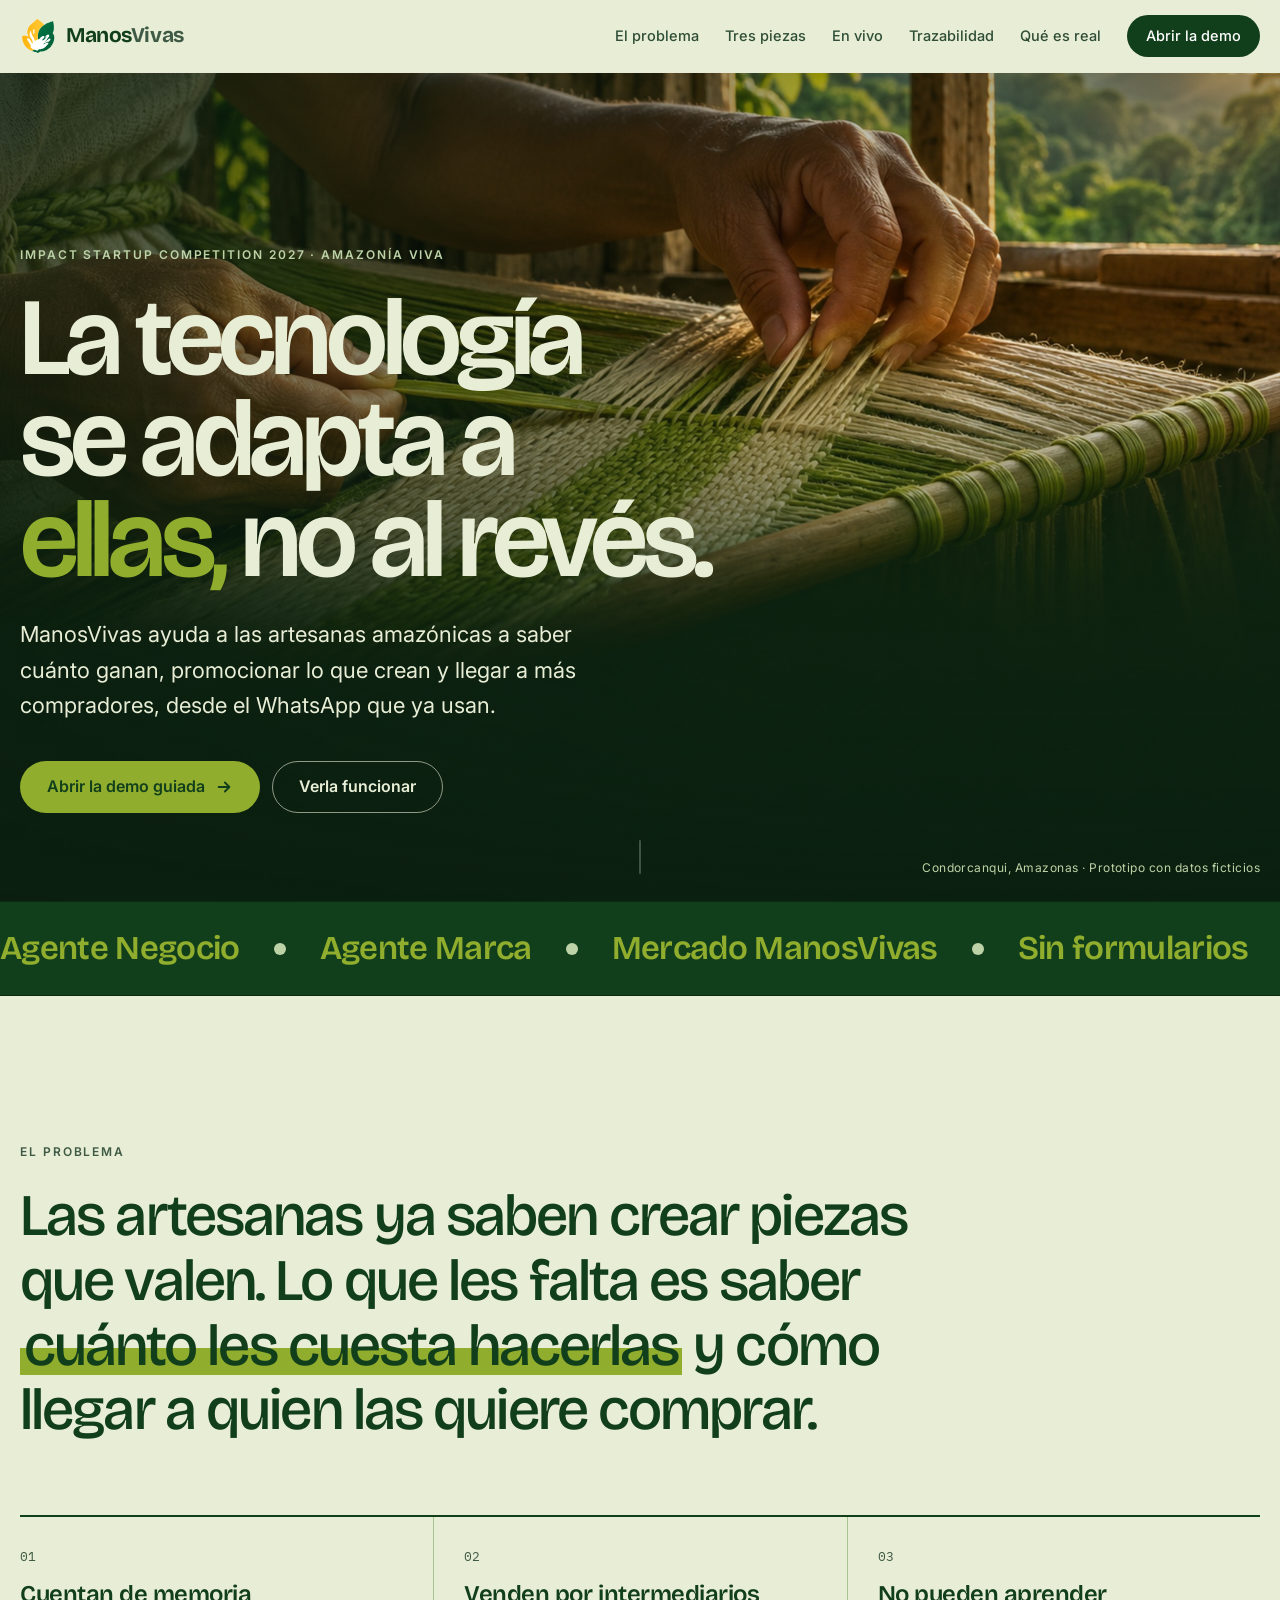
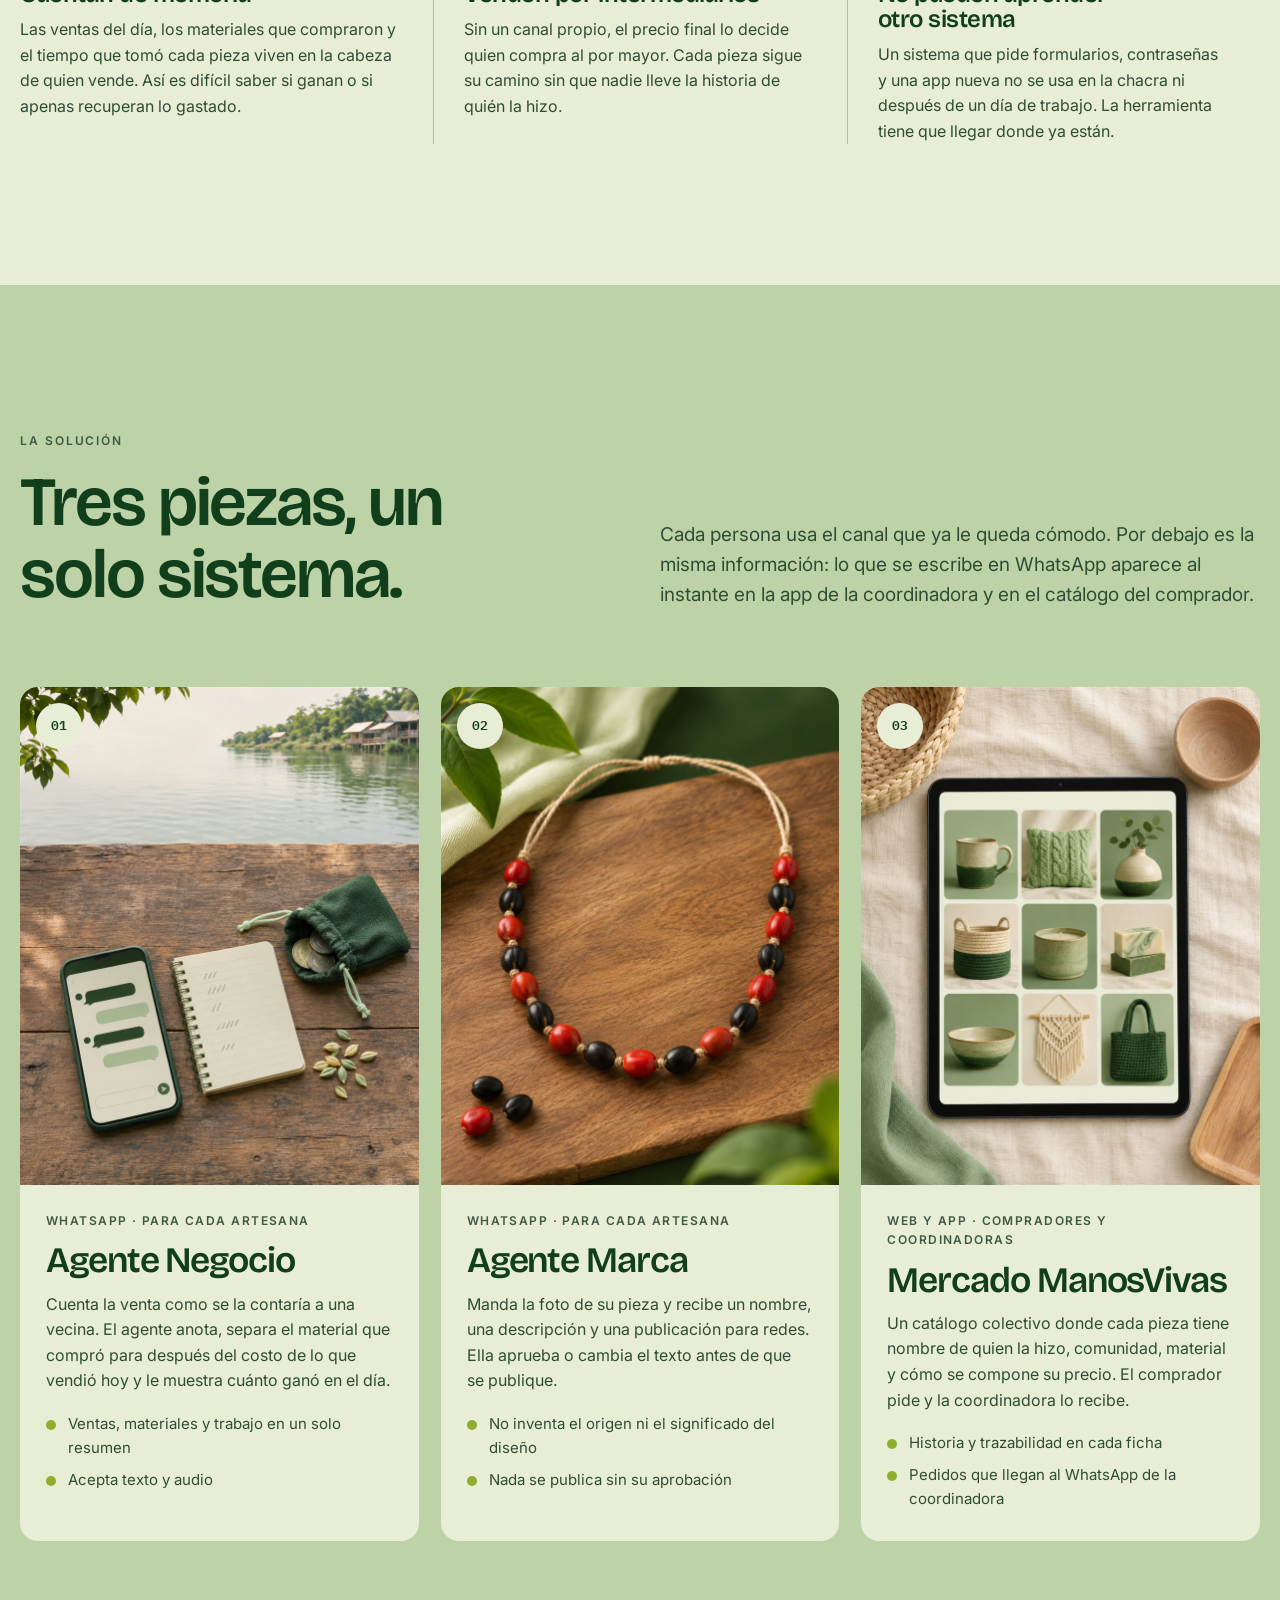
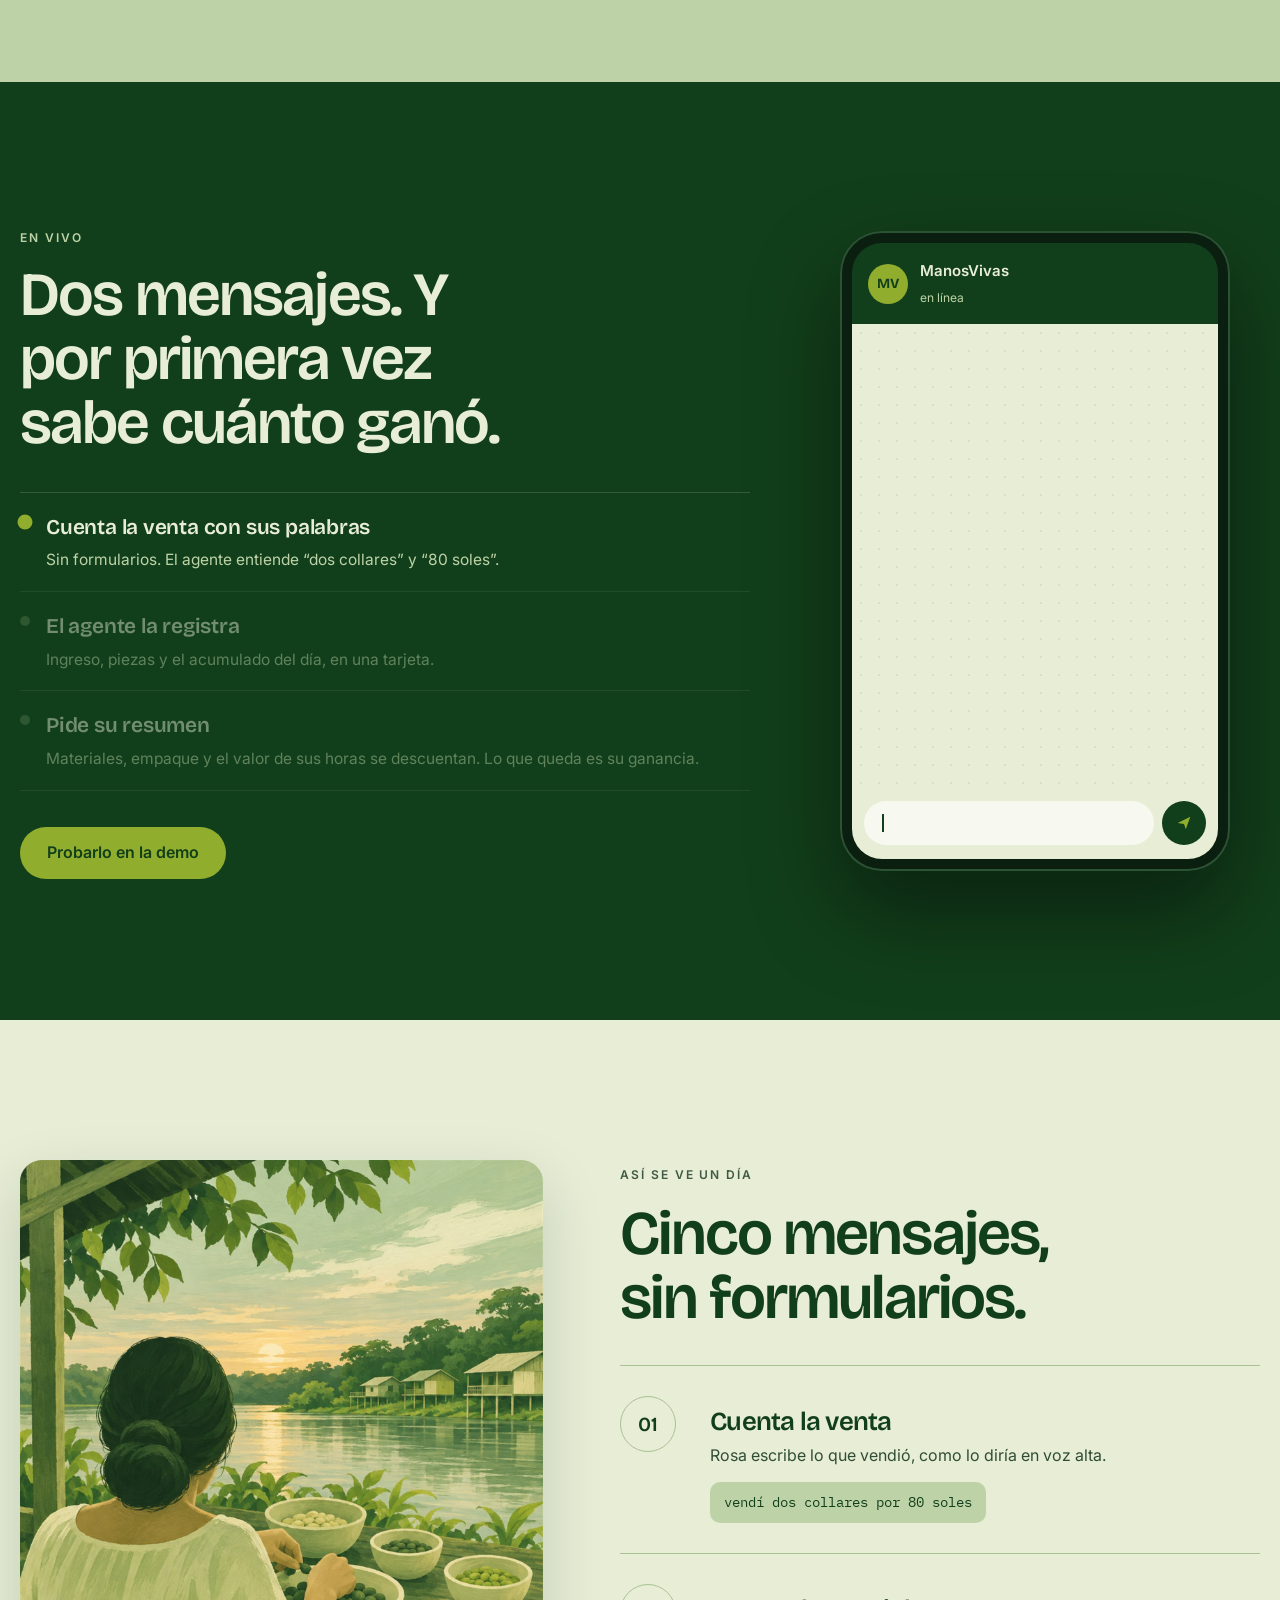
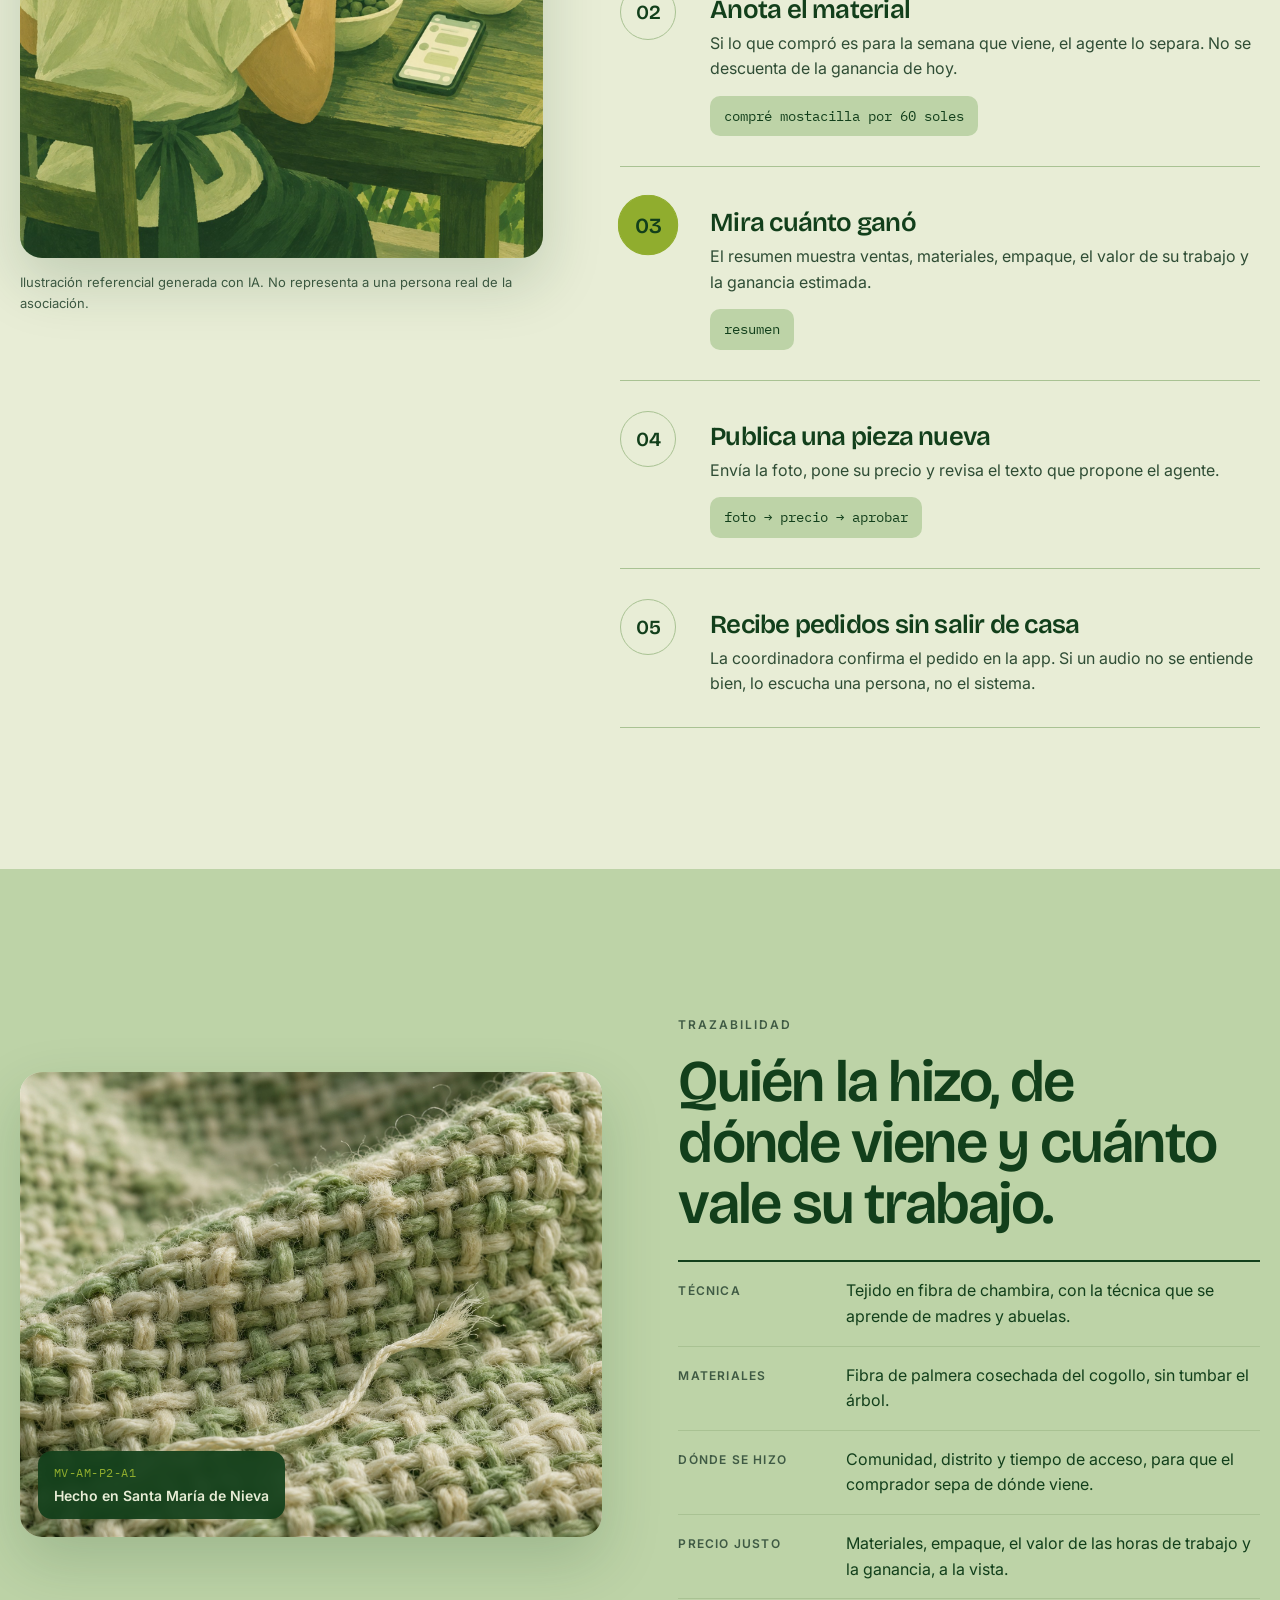
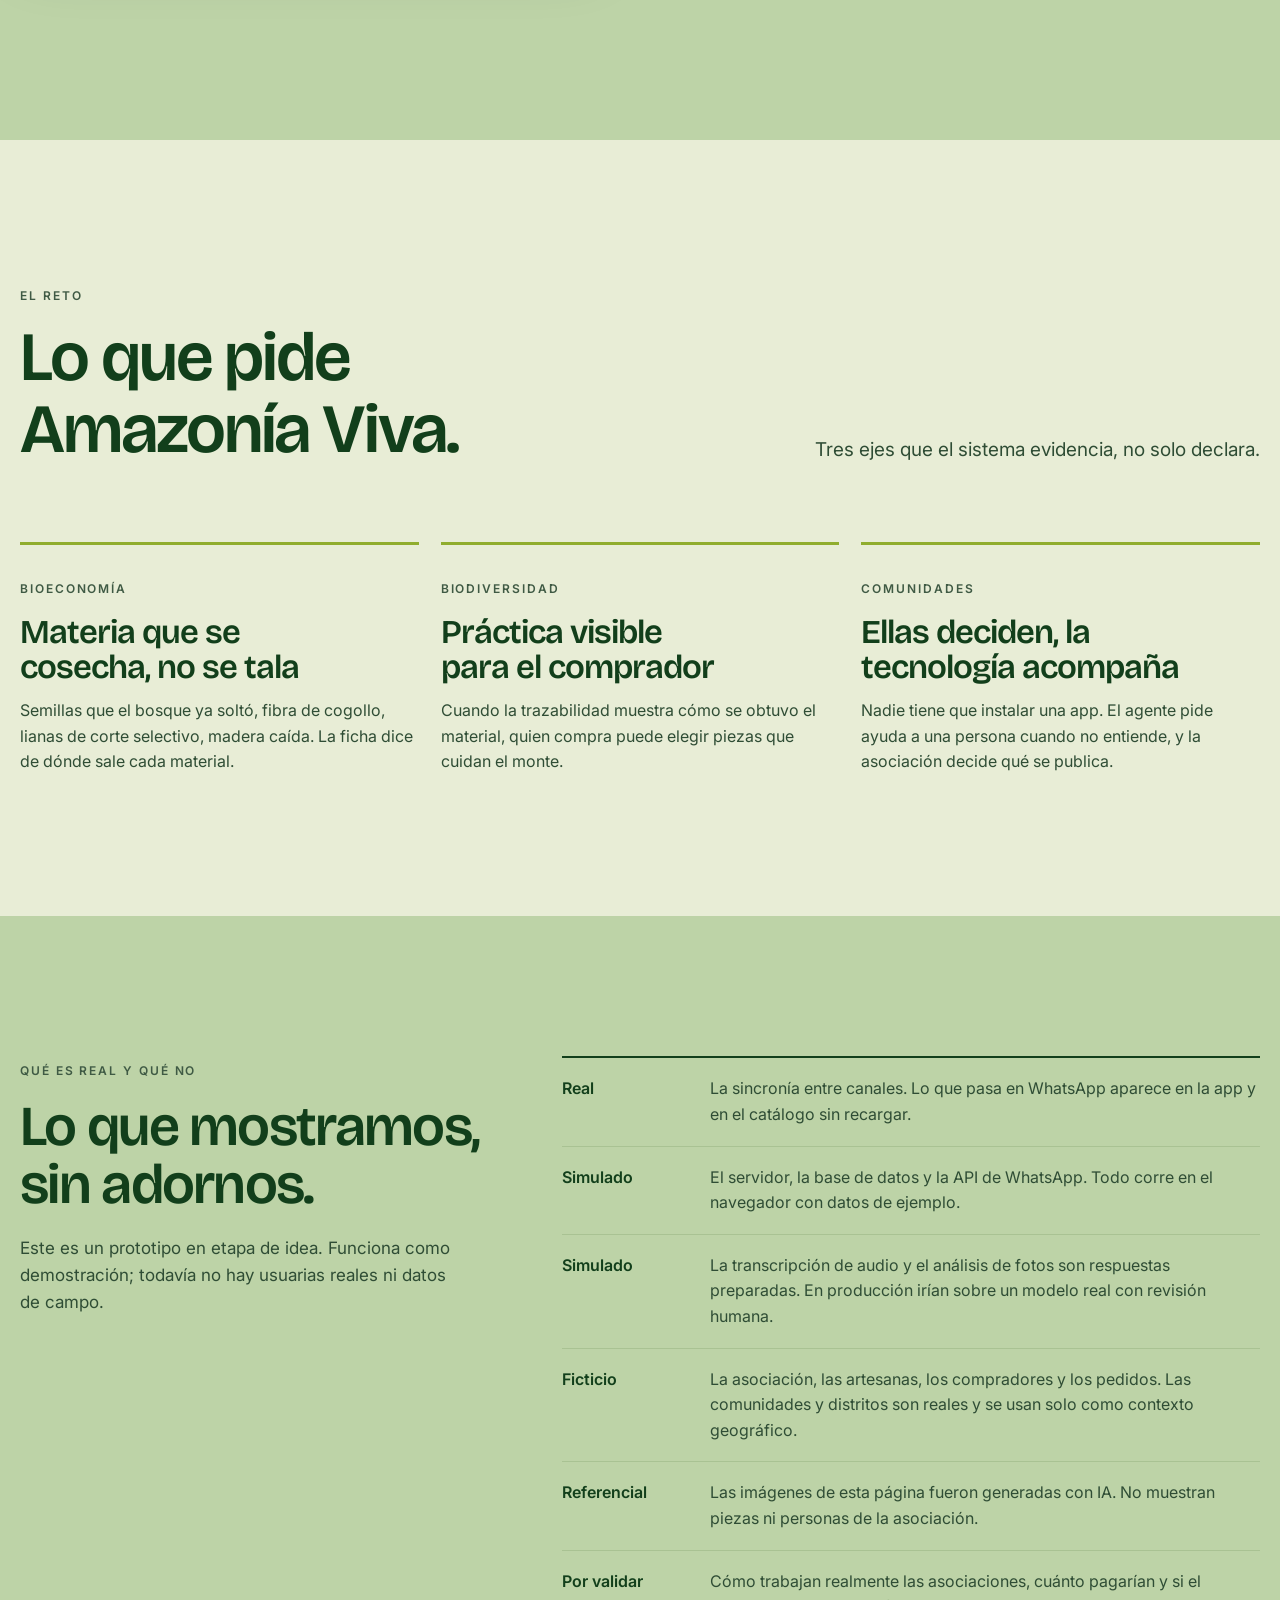
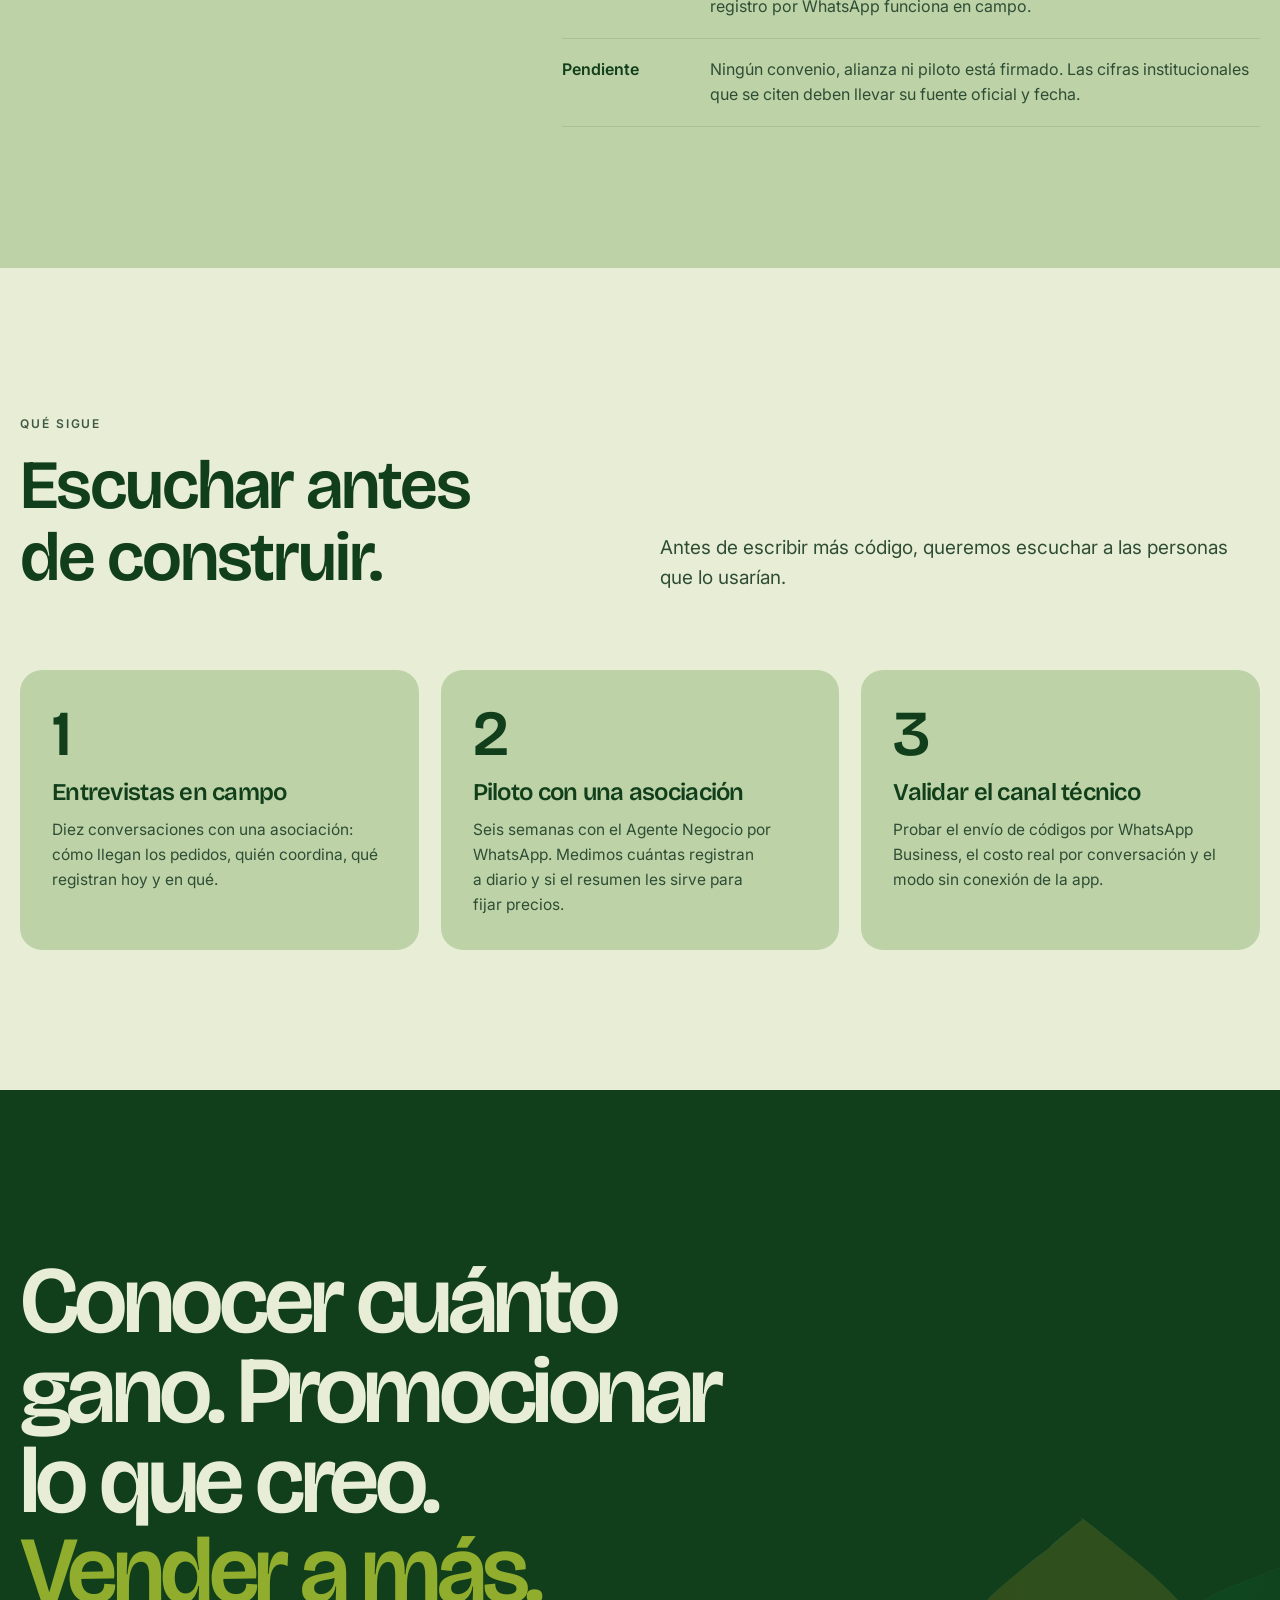
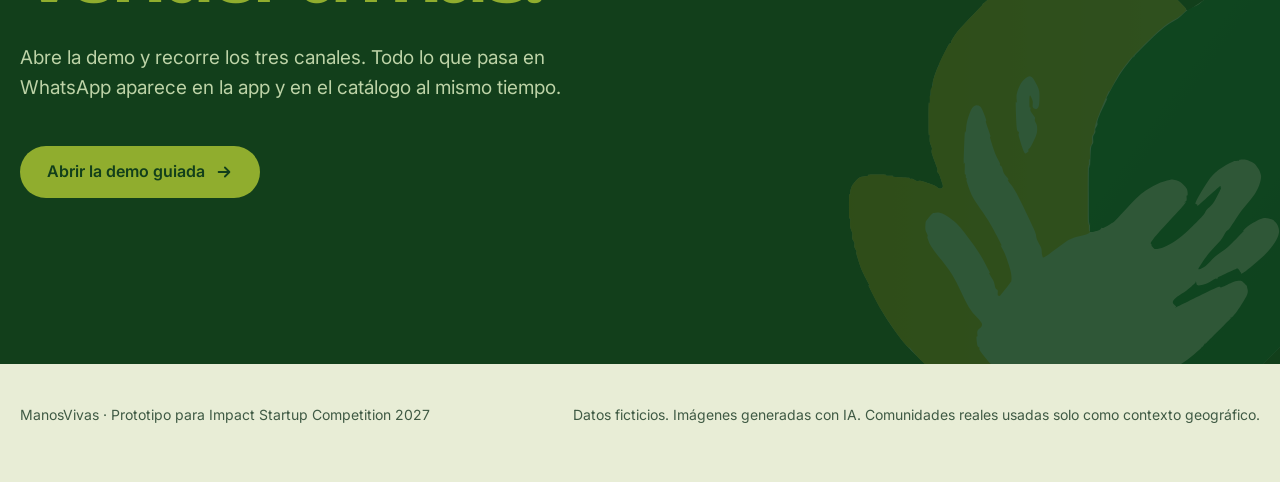
==== commit af585944: "Integra el logo de la marca Reemplaza la hoja dibujada a mano por el logo vectorial en la cabecera d" ====
--- a/index.html
+++ b/index.html
@@ -8,7 +8,7 @@
 <meta name="description" content="ManosVivas ayuda a las artesanas amazónicas a registrar sus ventas, promocionar sus piezas y llegar a más compradores, desde el WhatsApp que ya usan.">
 <meta property="og:title" content="ManosVivas">
 <meta property="og:description" content="La tecnología se adapta a ellas, no al revés.">
-<link rel="icon" href="data:image/svg+xml,%3Csvg xmlns=%22http://www.w3.org/2000/svg%22 viewBox=%220 0 28 28%22%3E%3Cpath d=%22M14 26c0-8 3.5-14 11-16 0 9-4.5 15-11 16Z%22 fill=%22%23123F1B%22/%3E%3Cpath d=%22M14 26C9.5 20 5 17.5 2.5 9c8 1 11.5 6.5 11.5 17Z%22 fill=%22%2390AD2E%22/%3E%3C/svg%3E">
+<link rel="icon" type="image/svg+xml" href="img/Logo_vector.svg">
 <link rel="preconnect" href="https://fonts.googleapis.com">
 <link rel="preconnect" href="https://fonts.gstatic.com" crossorigin>
 <link rel="stylesheet" href="https://fonts.googleapis.com/css2?family=Bricolage+Grotesque:opsz,wght@12..96,400;12..96,500;12..96,600;12..96,700&family=IBM+Plex+Mono:wght@400;500;600&family=Inter:wght@400;500;600&display=swap">
@@ -22,10 +22,7 @@
 <header class="cabecera" id="cabecera">
   <div class="contenedor cabecera__in">
     <a class="marca" href="#inicio" aria-label="ManosVivas, inicio">
-      <svg viewBox="0 0 28 28" aria-hidden="true">
-        <path d="M14 26c0-8 3.5-14 11-16 0 9-4.5 15-11 16Z" fill="#123F1B"/>
-        <path d="M14 26C9.5 20 5 17.5 2.5 9c8 1 11.5 6.5 11.5 17Z" fill="#90AD2E"/>
-      </svg>
+      <img class="marca__logo" src="img/Logo_vector.svg" alt="" width="36" height="36">
       <span>Manos<span>Vivas</span></span>
     </a>
     <nav class="menu" aria-label="Secciones">
@@ -381,10 +378,7 @@
         </a>
       </div>
     </div>
-    <svg class="cierre__hoja" viewBox="0 0 28 28" aria-hidden="true">
-      <path d="M14 26c0-8 3.5-14 11-16 0 9-4.5 15-11 16Z" fill="#90AD2E"/>
-      <path d="M14 26C9.5 20 5 17.5 2.5 9c8 1 11.5 6.5 11.5 17Z" fill="#BDD3A7"/>
-    </svg>
+    <img class="cierre__hoja" src="img/Logo_vector.svg" alt="" aria-hidden="true">
   </section>
 
 </main>
--- a/css/landing.css
+++ b/css/landing.css
@@ -124,8 +124,8 @@
 .cabecera.con-linea { border-bottom-color: var(--linea); }
 .cabecera__in { display: flex; align-items: center; justify-content: space-between; gap: 20px; min-height: 72px; }
 .marca { display: flex; align-items: center; gap: 10px; text-decoration: none; font-family: var(--display); font-weight: 700; font-size: 21px; letter-spacing: -.02em; }
-.marca svg { width: 28px; height: 28px; transition: transform .5s var(--curva); }
-.marca:hover svg { transform: rotate(-12deg) scale(1.08); }
+.marca__logo { width: 36px; height: 36px; flex: none; transition: transform .5s var(--curva); }
+.marca:hover .marca__logo { transform: rotate(-8deg) scale(1.08); }
 .marca > span > span { color: var(--tinta-3); }
 .menu { display: flex; gap: 26px; align-items: center; }
 .menu a { text-decoration: none; font-size: 14.5px; color: var(--tinta-2); font-weight: 500; position: relative; }
@@ -444,7 +444,7 @@
 .cierre p { font-size: 19px; max-width: 48ch; margin-top: 26px; color: #BDD3A7; }
 .cierre__acc { display: flex; gap: 12px; flex-wrap: wrap; margin-top: 42px; }
 .cierre__hoja {
-  position: absolute; right: -60px; bottom: -80px; width: min(560px, 70vw); opacity: .14; pointer-events: none;
+  position: absolute; right: -70px; bottom: -90px; width: min(520px, 68vw); opacity: .12; pointer-events: none;
   animation: mece 9s ease-in-out infinite alternate; transform-origin: 50% 100%;
 }
 @keyframes mece { from { transform: rotate(-4deg); } to { transform: rotate(5deg); } }
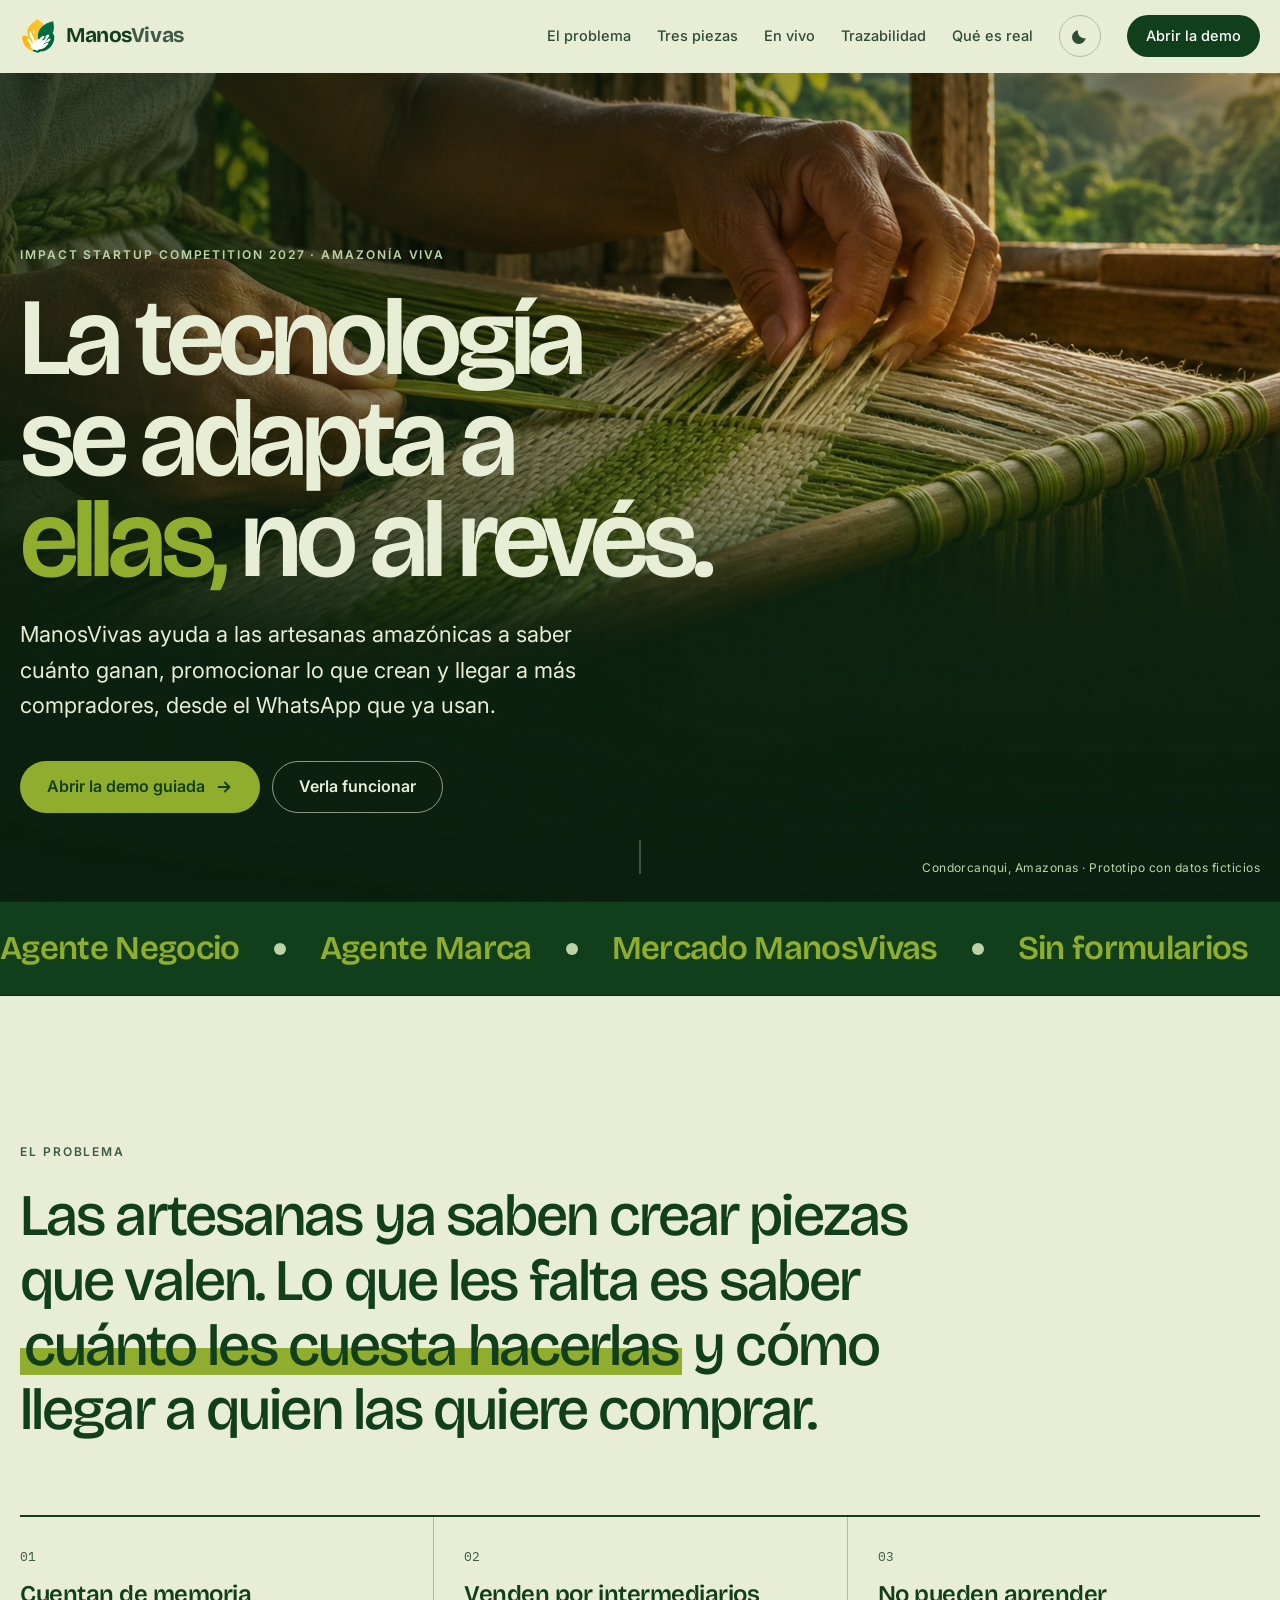
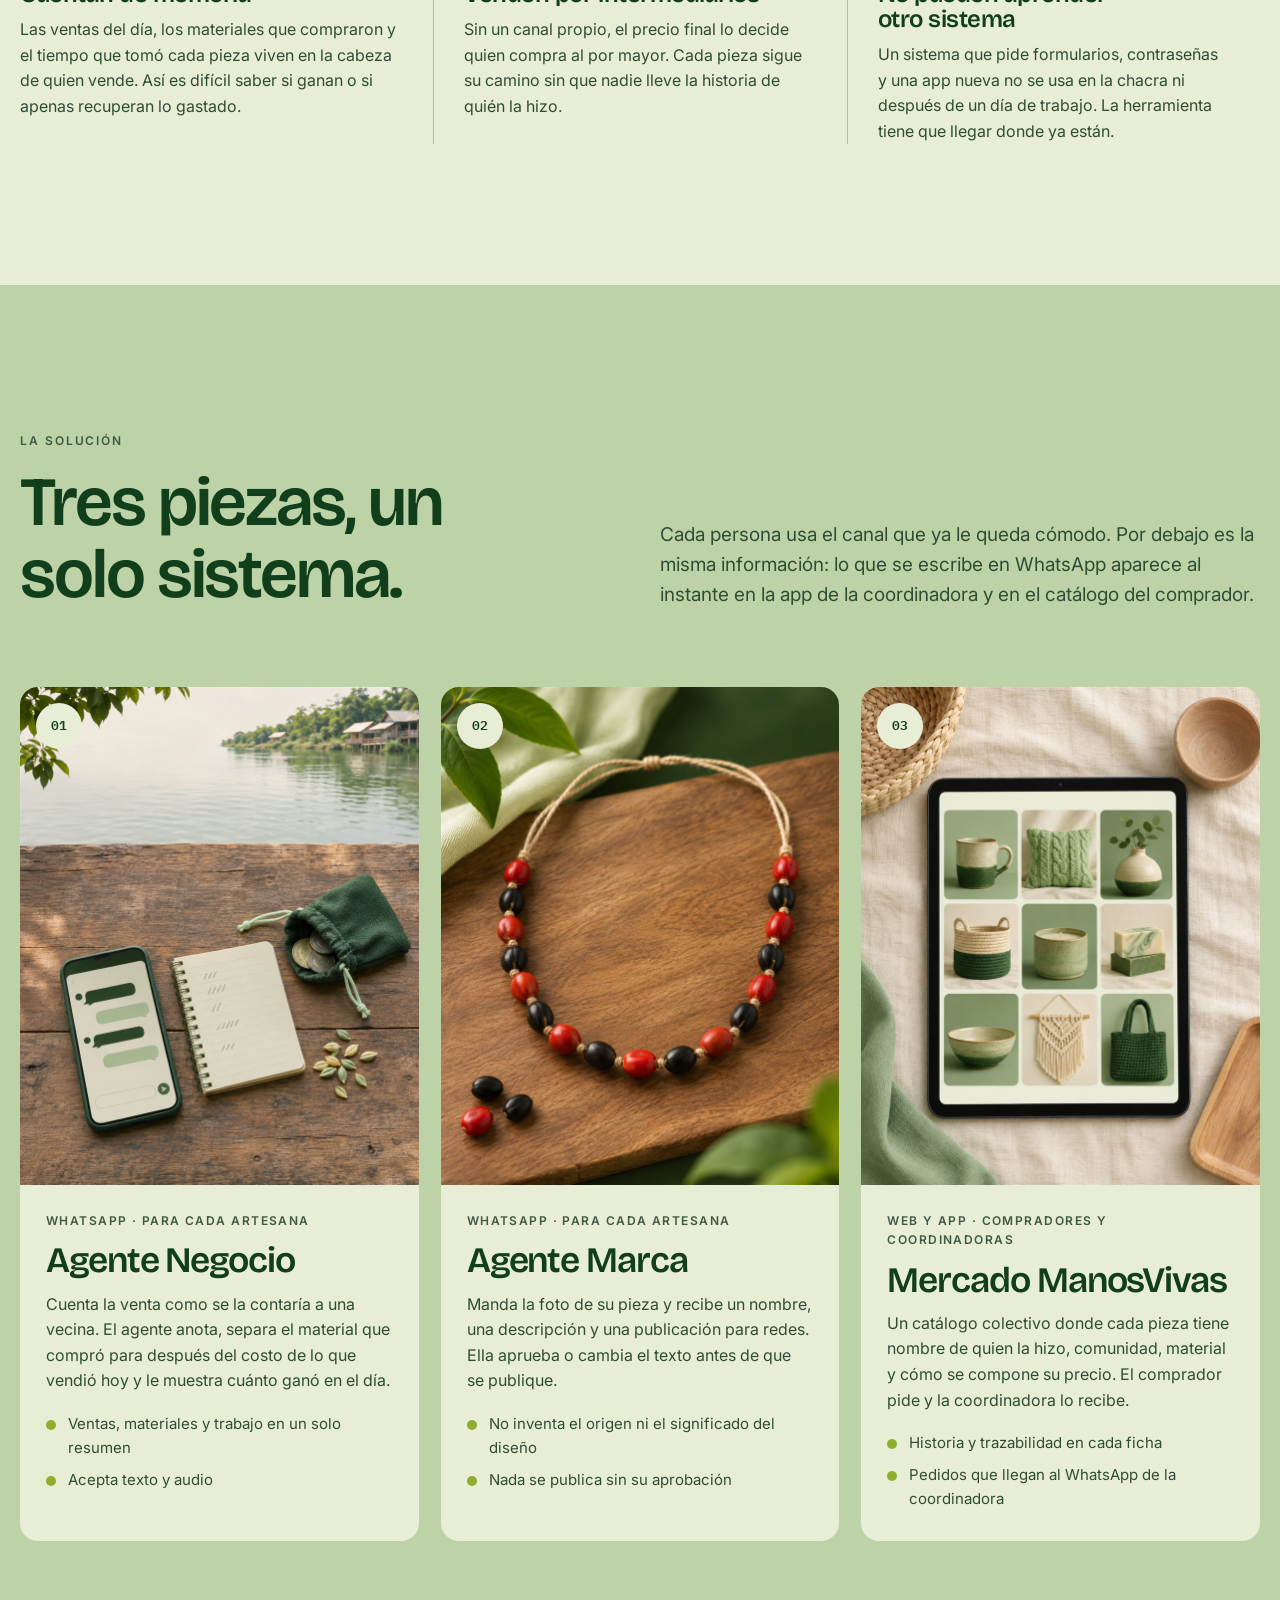
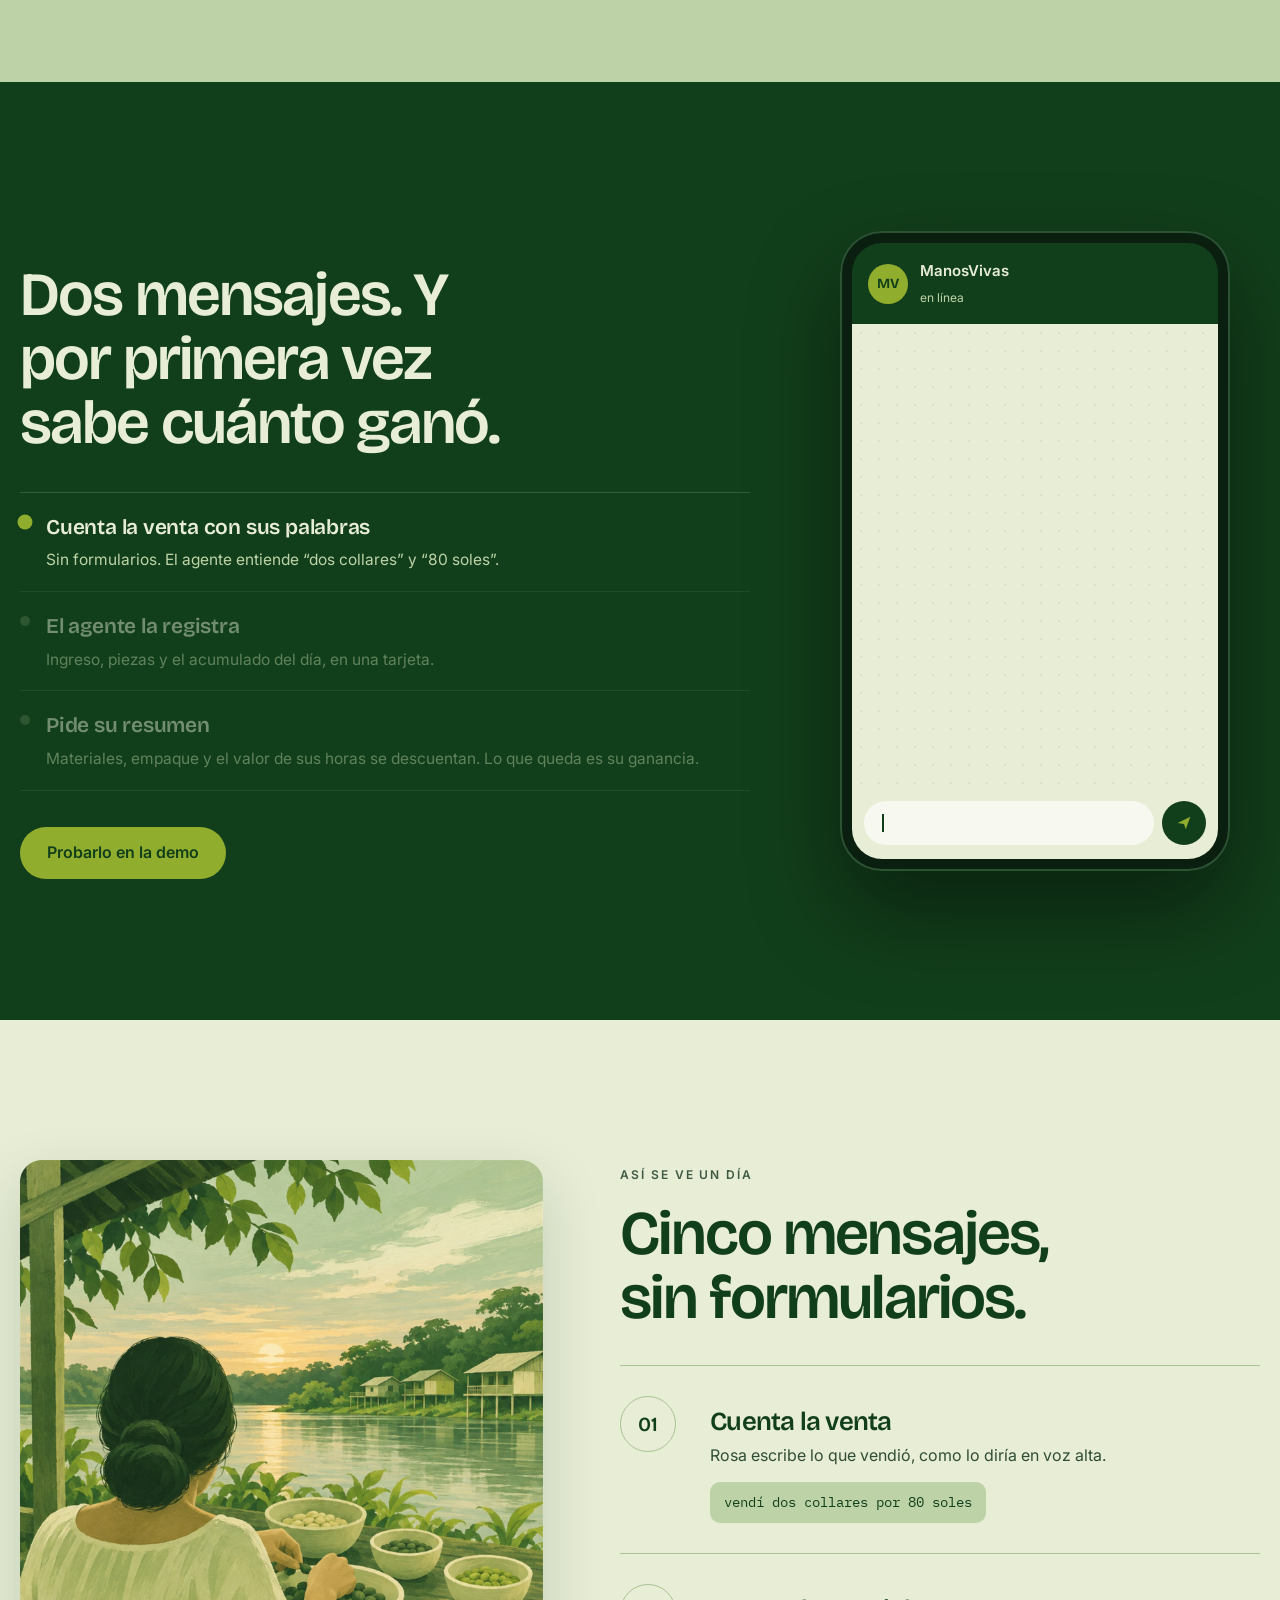
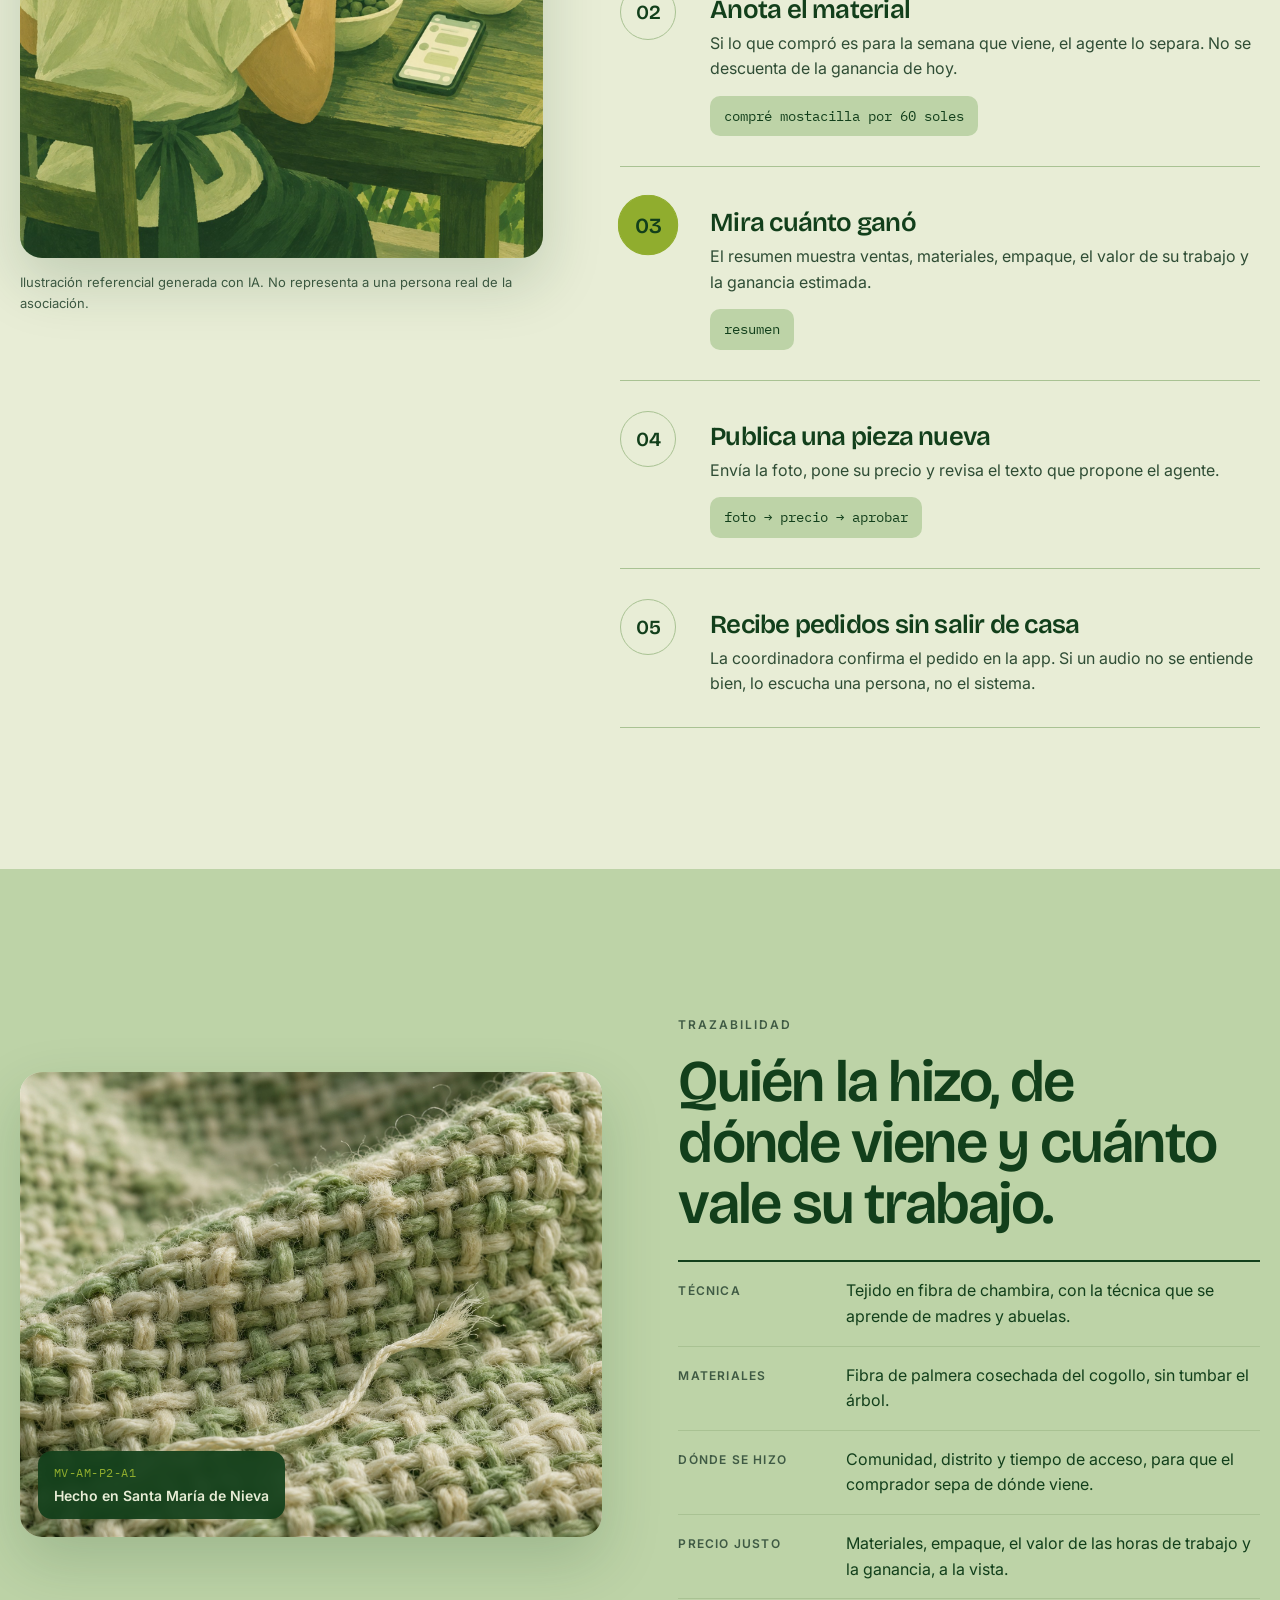
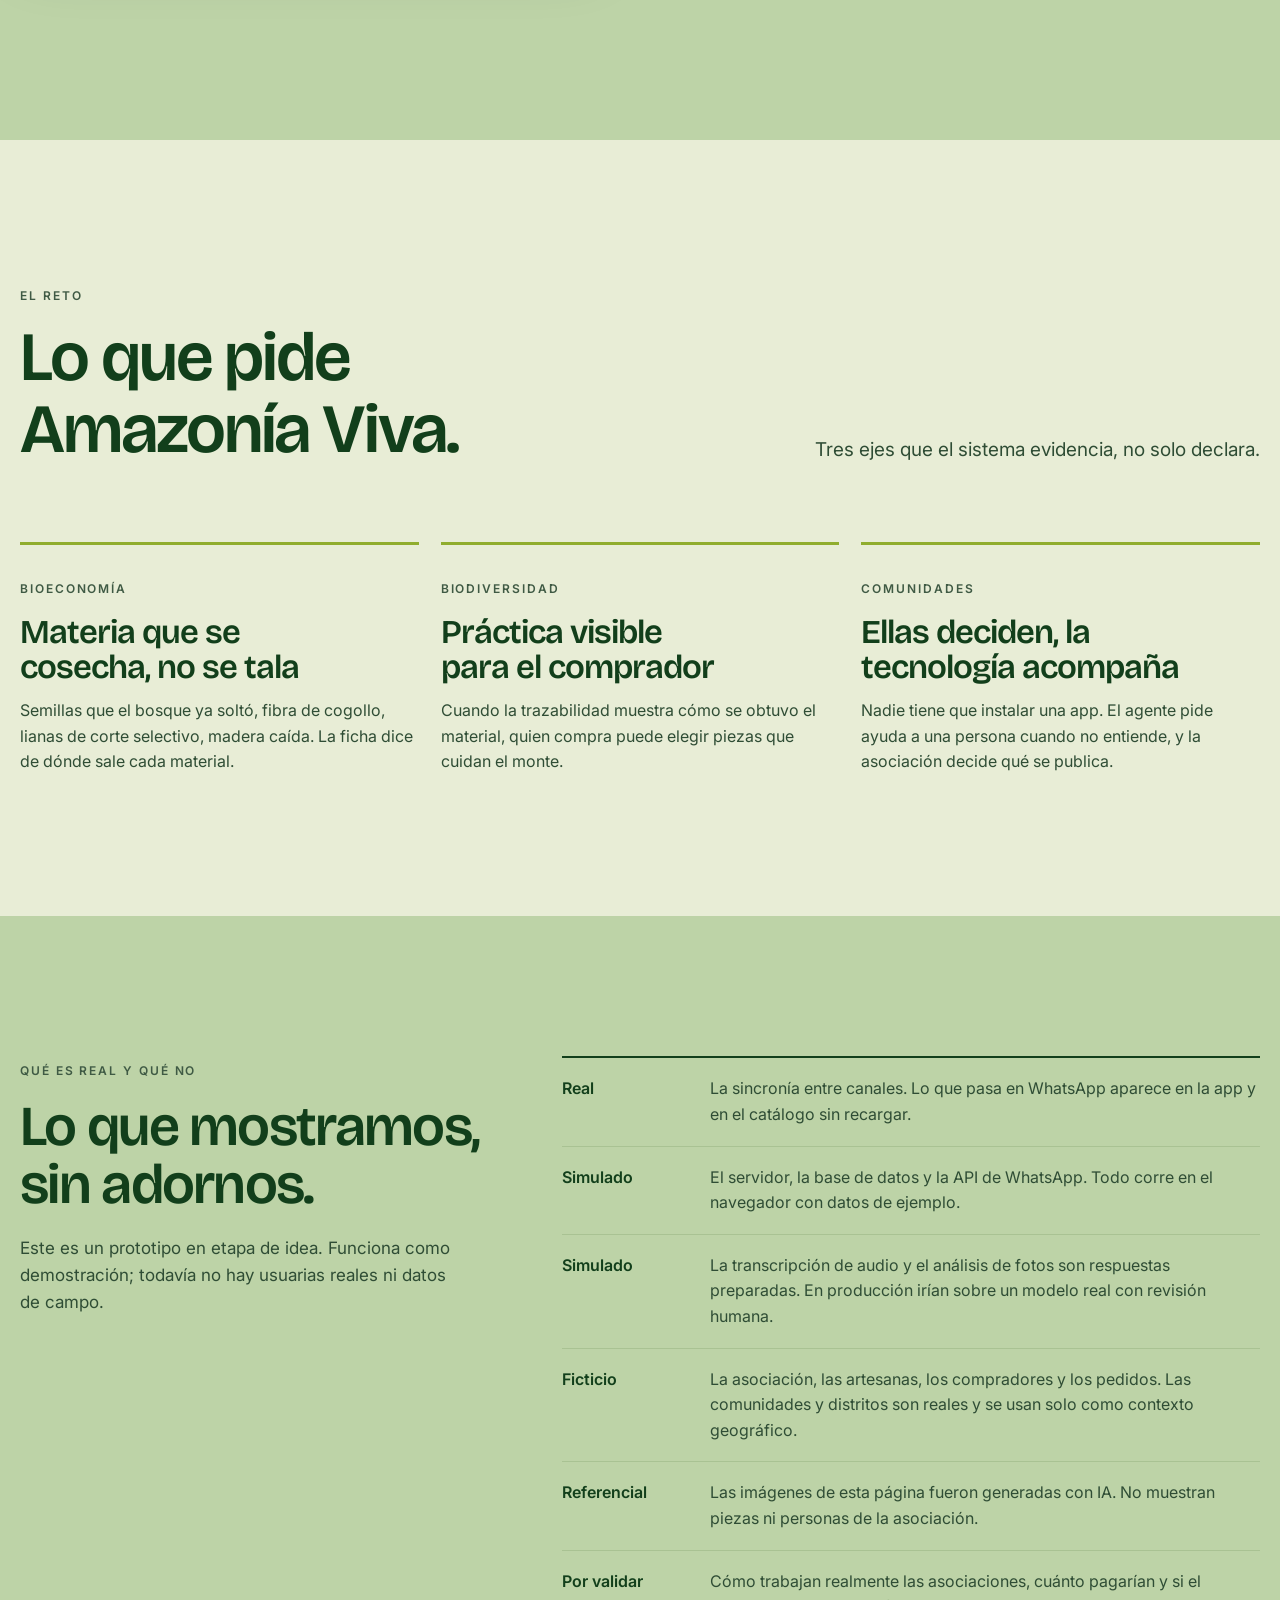
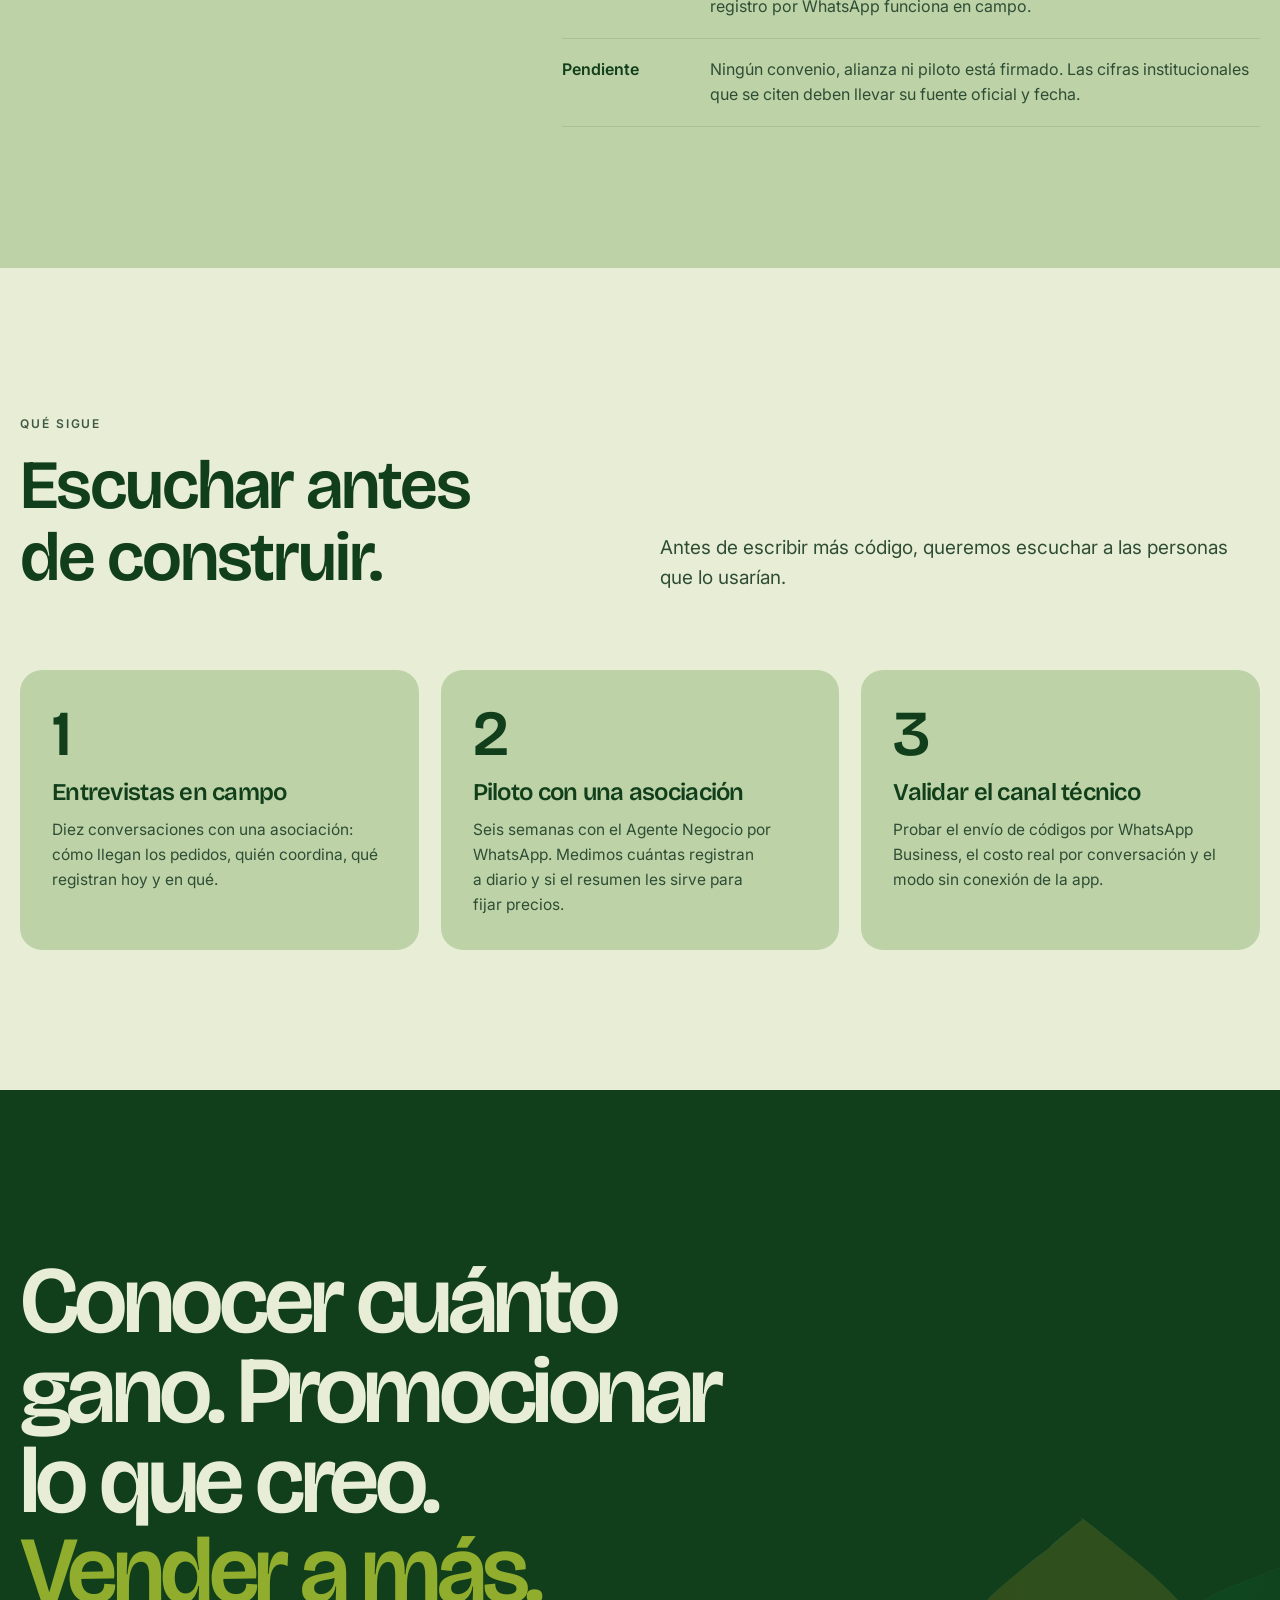
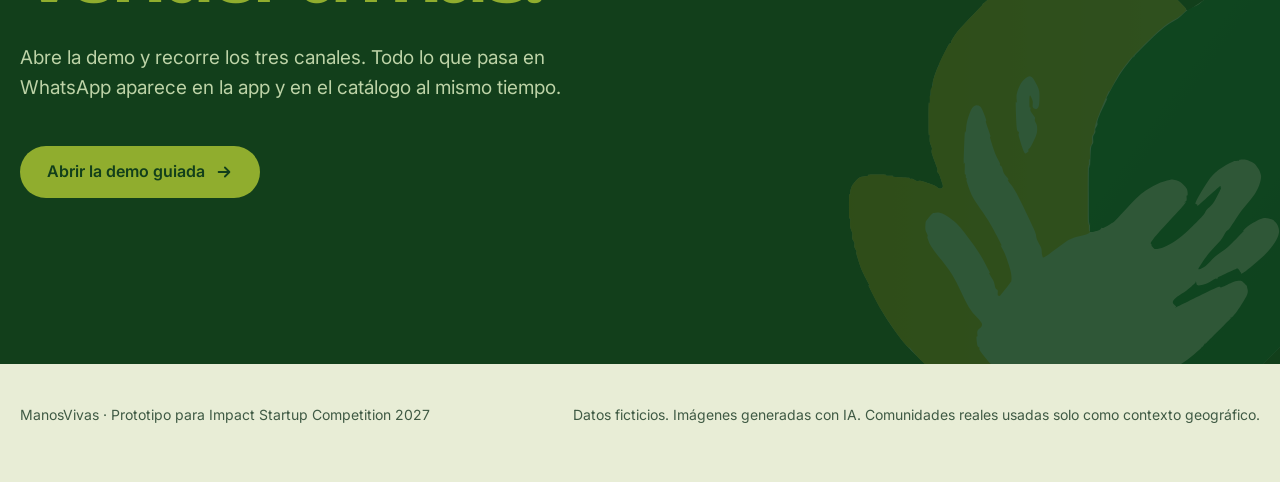
==== commit 60626b4d: "Agrega boton de tema claro y oscuro Hasta ahora el tema seguia al sistema y no se podia cambiar: al " ====
--- a/index.html
+++ b/index.html
@@ -13,7 +13,15 @@
 <link rel="preconnect" href="https://fonts.gstatic.com" crossorigin>
 <link rel="stylesheet" href="https://fonts.googleapis.com/css2?family=Bricolage+Grotesque:opsz,wght@12..96,400;12..96,500;12..96,600;12..96,700&family=IBM+Plex+Mono:wght@400;500;600&family=Inter:wght@400;500;600&display=swap">
 <link rel="stylesheet" href="css/landing.css">
-<script>document.documentElement.classList.add('js');</script>
+<script>
+// Antes de pintar, para que no parpadee al recargar con tema fijado.
+document.documentElement.classList.add('js');
+try {
+  var t = localStorage.getItem('manosvivas.tema');
+  if (t === 'claro') document.documentElement.setAttribute('data-theme', 'light');
+  else if (t === 'oscuro') document.documentElement.setAttribute('data-theme', 'dark');
+} catch (e) {}
+</script>
 </head>
 <body>
 
@@ -31,6 +39,7 @@
       <a href="#en-vivo">En vivo</a>
       <a href="#trazabilidad">Trazabilidad</a>
       <a href="#honestidad">Qué es real</a>
+      <span class="menu__tema" id="menu-tema"></span>
       <a class="btn btn--sel" href="demo.html">Abrir la demo</a>
     </nav>
   </div>
@@ -390,6 +399,7 @@
   </div>
 </footer>
 
+<script src="js/tema.js"></script>
 <script src="js/landing.js"></script>
 </body>
 </html>
--- a/css/landing.css
+++ b/css/landing.css
@@ -136,6 +136,13 @@
 .menu a:not(.btn):hover { color: var(--tinta); }
 .menu a:not(.btn):hover::after { transform: scaleX(1); }
 .menu .btn { min-height: 42px; padding: 0 18px; font-size: 14.5px; }
+.menu__tema { display: flex; }
+.boton-tema {
+  width: 42px; height: 42px; flex: none; display: grid; place-items: center; cursor: pointer;
+  border: 1.5px solid var(--linea); background: transparent; color: var(--tinta-2);
+  border-radius: 50%; transition: border-color .2s, color .2s, transform .2s var(--curva);
+}
+.boton-tema:hover { border-color: var(--tinta); color: var(--tinta); transform: rotate(-12deg); }
 .menu .btn--sel { color: #fff; }
 :root[data-theme="dark"] .menu .btn--sel { color: #0B1F10; }
 @media (prefers-color-scheme: dark) { :root:not([data-theme="light"]) .menu .btn--sel { color: #0B1F10; } }
